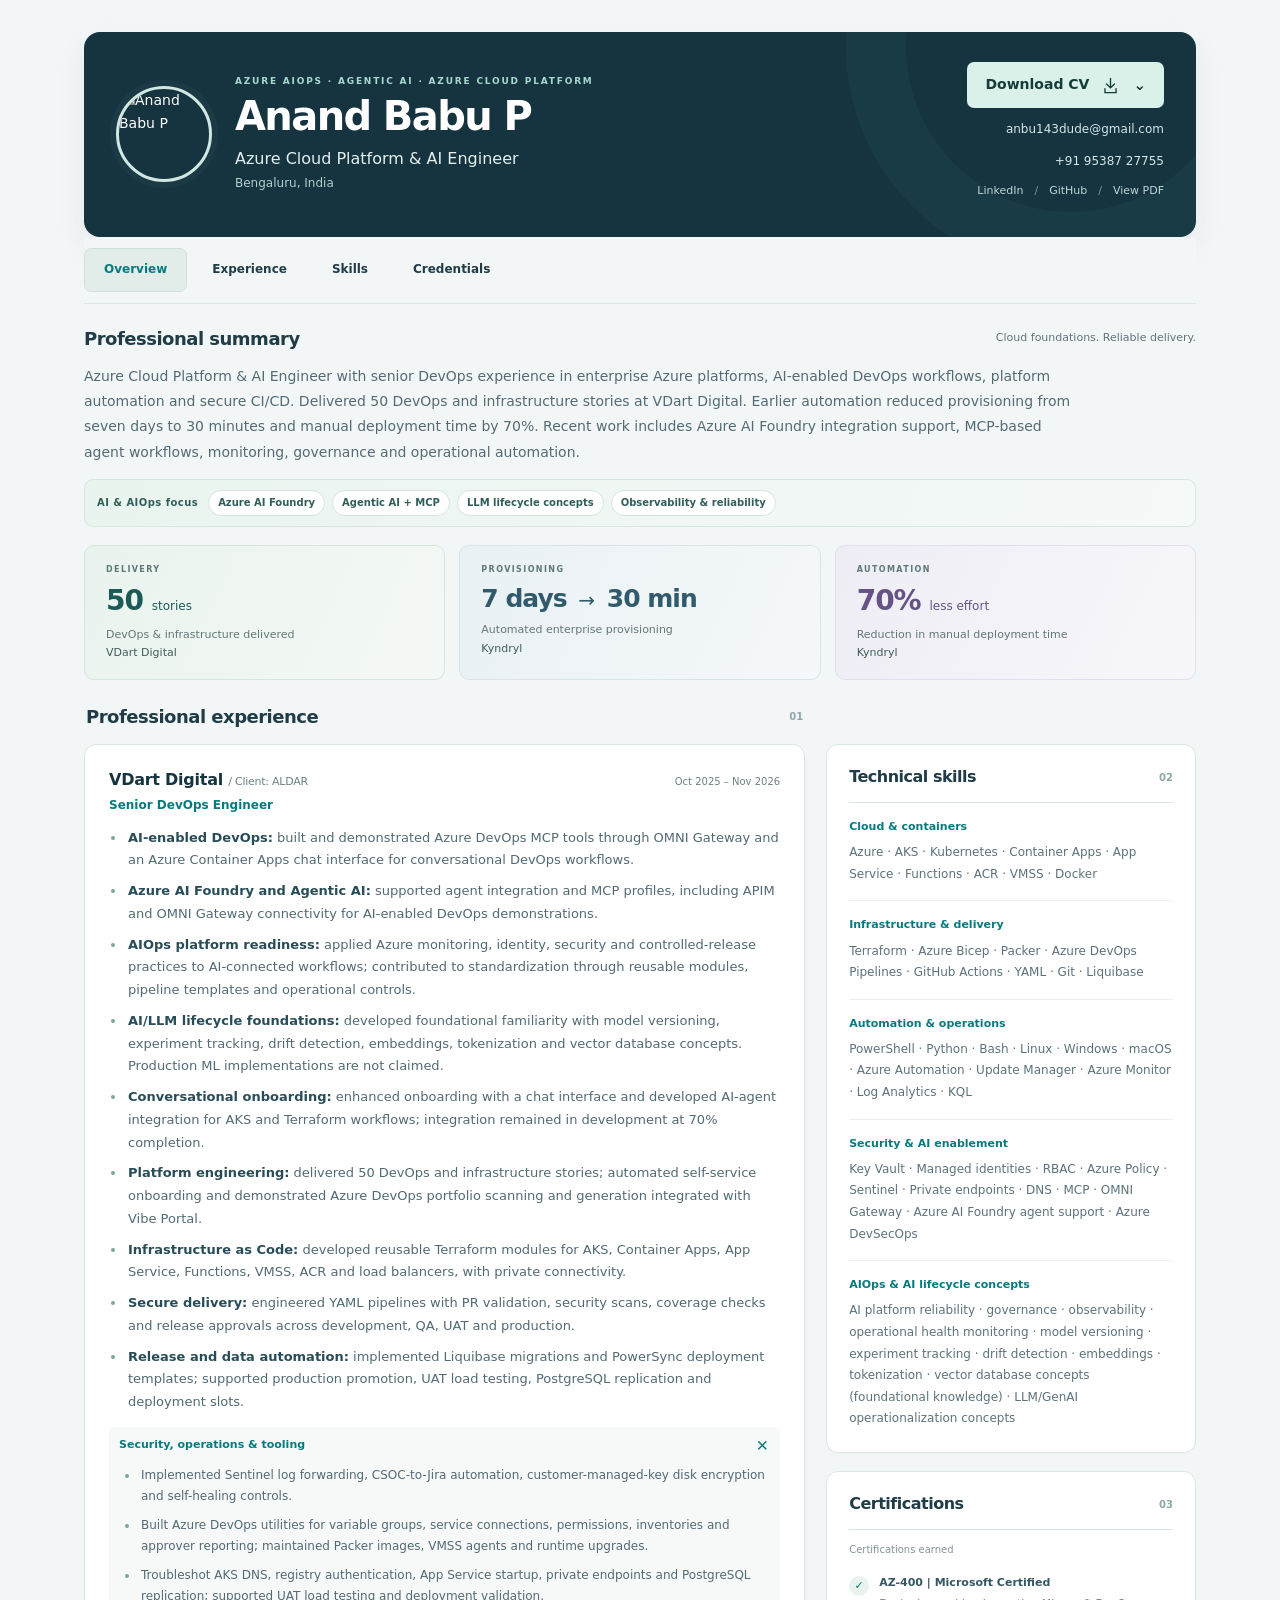
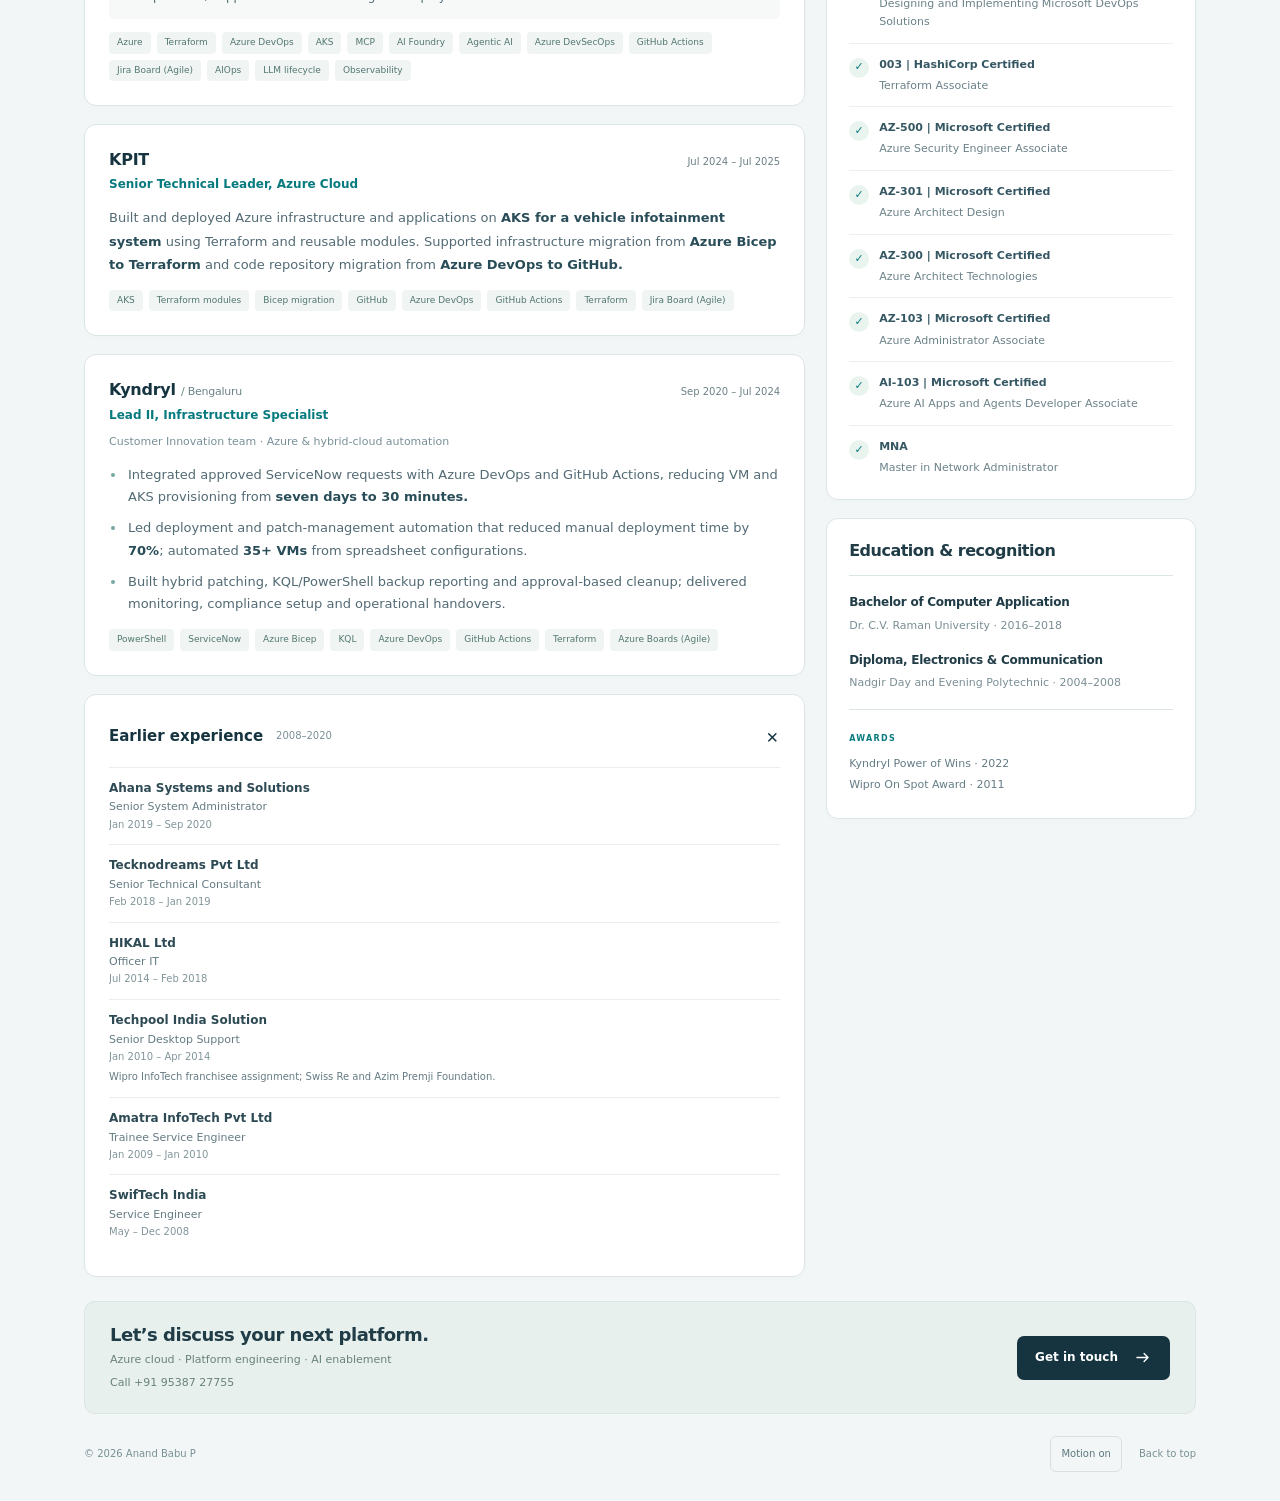
==== index.html @ fe1f60ea "Clarify Word-compatible CV download option" ====
<!doctype html>
<html lang="en">
<head>
<meta charset="utf-8"><meta name="viewport" content="width=device-width,initial-scale=1">
<title>Anand Babu P | Azure Cloud Platform &amp; AI Engineer</title>
<meta name="description" content="Anand Babu P — Azure AIOps and Cloud Platform Engineer specializing in Azure, Terraform, AKS, secure CI/CD, AI-enabled DevOps, MCP and Azure AI Foundry integration support.">
<meta name="theme-color" content="#153440"><link rel="canonical" href="https://anbu143dude.github.io/Portfolio/">
<meta property="og:title" content="Anand Babu P | Azure Cloud Platform &amp; AI Engineer"><meta property="og:description" content="Azure cloud • Platform engineering • AI-enabled DevOps. Explore my experience and download my résumé."><meta property="og:type" content="profile"><meta property="og:url" content="https://anbu143dude.github.io/Portfolio/"><meta property="og:image" content="https://avatars.githubusercontent.com/u/151912807?v=4">

<link rel="stylesheet" href="style.css?v=16">
<script type="application/ld+json">{"@context":"https://schema.org","@type":"Person","name":"Anand Babu P","jobTitle":"Senior DevOps Engineer","url":"https://anbu143dude.github.io/Portfolio/","image":"https://avatars.githubusercontent.com/u/151912807?v=4","sameAs":["https://github.com/anbu143dude","https://www.linkedin.com/in/anand-babu-p-3157b444"],"knowsAbout":["Microsoft Azure","Terraform","Azure Kubernetes Service","CI/CD","Platform Engineering","DevSecOps","AIOps","Azure AI Foundry","Agentic AI","Model Context Protocol","LLM lifecycle concepts","Observability"],"email":"mailto:anbu143dude@gmail.com"}</script>
</head>
<body>
<a class="skip" href="#main">Skip to content</a>
<div class="page">
<header class="profile-header" id="top">
<div class="profile-main"><img class="portrait" src="https://avatars.githubusercontent.com/u/151912807?v=4" alt="Anand Babu P" width="96" height="96" fetchpriority="high">
<div class="identity"><p class="overline">AZURE AIOPS · AGENTIC AI · AZURE CLOUD PLATFORM</p><h1>Anand Babu P</h1><p class="role">Azure Cloud Platform &amp; AI Engineer</p><p class="location">Bengaluru, India</p></div></div>
<div class="header-actions"><details class="download-menu"><summary class="button primary">Download CV <svg viewBox="0 0 24 24" aria-hidden="true"><path d="M12 3v12m-5-5 5 5 5-5M5 16v5h14v-5"/></svg><span class="download-caret" aria-hidden="true">⌄</span></summary><div class="download-options"><a href="Anand_Babu_P_CV.pdf?v=13" download>Download PDF</a><a href="Anand_Babu_P_CV.rtf?v=3" download>Download Word-compatible CV (.rtf)</a></div></details><a class="header-email" href="mailto:anbu143dude@gmail.com">anbu143dude@gmail.com</a><a class="header-email" href="tel:+919538727755" aria-label="Call Anand Babu P at +91 95387 27755">+91 95387 27755</a><div class="header-links"><a href="https://www.linkedin.com/in/anand-babu-p-3157b444">LinkedIn</a><span aria-hidden="true">/</span><a href="https://github.com/anbu143dude">GitHub</a><span aria-hidden="true">/</span><a href="Anand_Babu_P_CV.pdf?v=12">View PDF</a></div></div>
</header>
<nav class="section-nav" aria-label="Portfolio sections"><span class="nav-indicator" aria-hidden="true"></span><a href="#overview" aria-current="location">Overview</a><a href="#experience">Experience</a><a href="#skills">Skills</a><a href="#credentials">Credentials</a></nav>
<main id="main">
<section id="overview" class="overview" aria-labelledby="overview-title">
<div class="section-heading"><h2 id="overview-title">Professional summary</h2><span class="section-note">Cloud foundations. Reliable delivery.</span></div>
<p class="summary">Azure Cloud Platform &amp; AI Engineer with senior DevOps experience in enterprise Azure platforms, AI-enabled DevOps workflows, platform automation and secure CI/CD. Delivered 50 DevOps and infrastructure stories at VDart Digital. Earlier automation reduced provisioning from seven days to 30 minutes and manual deployment time by 70%. Recent work includes Azure AI Foundry integration support, MCP-based agent workflows, monitoring, governance and operational automation.</p>
<div class="ai-focus" aria-label="AI and AIOps focus"><span class="focus-label">AI &amp; AIOps focus</span><span>Azure AI Foundry</span><span>Agentic AI + MCP</span><span>LLM lifecycle concepts</span><span>Observability &amp; reliability</span></div>
<div class="impact-grid">
<article class="impact"><span class="impact-label">DELIVERY</span><strong>50 <span>stories</span></strong><p>DevOps &amp; infrastructure delivered<br><b>VDart Digital</b></p></article>
<article class="impact"><span class="impact-label">PROVISIONING</span><strong>7 days <span class="metric-arrow" aria-hidden="true">→</span> 30 min</strong><p>Automated enterprise provisioning<br><b>Kyndryl</b></p></article>
<article class="impact"><span class="impact-label">AUTOMATION</span><strong>70% <span>less effort</span></strong><p>Reduction in manual deployment time<br><b>Kyndryl</b></p></article>
</div>
</section>
<div class="resume-grid">
<div class="primary-column">
<section id="experience" class="experience" aria-labelledby="experience-title">
<div class="section-heading"><h2 id="experience-title">Professional experience</h2><span class="section-index">01</span></div>
<article class="panel job experience-card">
<div class="job-heading"><div><h3>VDart Digital <span class="client">/ Client: ALDAR</span></h3><p class="job-role">Senior DevOps Engineer</p></div><p class="dates">Oct 2025 – Nov 2026</p></div>
<ul class="achievements">
<li><strong>AI-enabled DevOps:</strong> built and demonstrated Azure DevOps MCP tools through OMNI Gateway and an Azure Container Apps chat interface for conversational DevOps workflows.</li>
<li><strong>Azure AI Foundry and Agentic AI:</strong> supported agent integration and MCP profiles, including APIM and OMNI Gateway connectivity for AI-enabled DevOps demonstrations.</li>
<li><strong>AIOps platform readiness:</strong> applied Azure monitoring, identity, security and controlled-release practices to AI-connected workflows; contributed to standardization through reusable modules, pipeline templates and operational controls.</li>
<li><strong>AI/LLM lifecycle foundations:</strong> developed foundational familiarity with model versioning, experiment tracking, drift detection, embeddings, tokenization and vector database concepts. Production ML implementations are not claimed.</li>
<li><strong>Conversational onboarding:</strong> enhanced onboarding with a chat interface and developed AI-agent integration for AKS and Terraform workflows; integration remained <em>in development at 70% completion.</em></li>
<li><strong>Platform engineering:</strong> delivered 50 DevOps and infrastructure stories; automated self-service onboarding and demonstrated Azure DevOps portfolio scanning and generation integrated with Vibe Portal.</li>
<li><strong>Infrastructure as Code:</strong> developed reusable Terraform modules for AKS, Container Apps, App Service, Functions, VMSS, ACR and load balancers, with private connectivity.</li>
<li><strong>Secure delivery:</strong> engineered YAML pipelines with PR validation, security scans, coverage checks and release approvals across development, QA, UAT and production.</li>
<li><strong>Release and data automation:</strong> implemented Liquibase migrations and PowerSync deployment templates; supported production promotion, UAT load testing, PostgreSQL replication and deployment slots.</li>
</ul>
<details class="job-details" open><summary>Security, operations &amp; tooling <span class="plus" aria-hidden="true">+</span></summary><div class="detail-body"><ul class="achievements">
<li>Implemented Sentinel log forwarding, CSOC-to-Jira automation, customer-managed-key disk encryption and self-healing controls.</li>
<li>Built Azure DevOps utilities for variable groups, service connections, permissions, inventories and approver reporting; maintained Packer images, VMSS agents and runtime upgrades.</li>
<li>Troubleshot AKS DNS, registry authentication, App Service startup, private endpoints and PostgreSQL replication; supported UAT load testing and deployment validation.</li>
</ul></div></details>
<div class="job-tags"><span>Azure</span><span>Terraform</span><span>Azure DevOps</span><span>AKS</span><span>MCP</span><span>AI Foundry</span><span>Agentic AI</span><span>Azure DevSecOps</span><span>GitHub Actions</span><span>Jira Board (Agile)</span><span>AIOps</span><span>LLM lifecycle</span><span>Observability</span></div>
</article>
<article class="panel job experience-card">
<div class="job-heading"><div><h3>KPIT</h3><p class="job-role">Senior Technical Leader, Azure Cloud</p></div><p class="dates">Jul 2024 – Jul 2025</p></div>
<p class="job-description">Built and deployed Azure infrastructure and applications on <strong>AKS for a vehicle infotainment system</strong> using Terraform and reusable modules. Supported infrastructure migration from <strong>Azure Bicep to Terraform</strong> and code repository migration from <strong>Azure DevOps to GitHub.</strong></p>
<div class="job-tags"><span>AKS</span><span>Terraform modules</span><span>Bicep migration</span><span>GitHub</span><span>Azure DevOps</span><span>GitHub Actions</span><span>Terraform</span><span>Jira Board (Agile)</span></div>
</article>
<article class="panel job experience-card">
<div class="job-heading"><div><h3>Kyndryl <span class="client">/ Bengaluru</span></h3><p class="job-role">Lead II, Infrastructure Specialist</p></div><p class="dates">Sep 2020 – Jul 2024</p></div>
<p class="team-note">Customer Innovation team · Azure &amp; hybrid-cloud automation</p>
<ul class="achievements">
<li>Integrated approved ServiceNow requests with Azure DevOps and GitHub Actions, reducing VM and AKS provisioning from <strong>seven days to 30 minutes.</strong></li>
<li>Led deployment and patch-management automation that reduced manual deployment time by <strong>70%</strong>; automated <strong>35+ VMs</strong> from spreadsheet configurations.</li>
<li>Built hybrid patching, KQL/PowerShell backup reporting and approval-based cleanup; delivered monitoring, compliance setup and operational handovers.</li>
</ul><div class="job-tags"><span>PowerShell</span><span>ServiceNow</span><span>Azure Bicep</span><span>KQL</span><span>Azure DevOps</span><span>GitHub Actions</span><span>Terraform</span><span>Azure Boards (Agile)</span></div>
</article>
<details class="panel earlier experience-card" open><summary>Earlier experience <span class="earlier-range">2008–2020</span><span class="plus" aria-hidden="true">+</span></summary><div class="detail-body"><ul class="earlier-list">
<li><strong>Ahana Systems and Solutions</strong><span>Senior System Administrator</span><time>Jan 2019 – Sep 2020</time></li>
<li><strong>Tecknodreams Pvt Ltd</strong><span>Senior Technical Consultant</span><time>Feb 2018 – Jan 2019</time></li>
<li><strong>HIKAL Ltd</strong><span>Officer IT</span><time>Jul 2014 – Feb 2018</time></li>
<li><strong>Techpool India Solution</strong><span>Senior Desktop Support</span><time>Jan 2010 – Apr 2014</time><small>Wipro InfoTech franchisee assignment; Swiss Re and Azim Premji Foundation.</small></li>
<li><strong>Amatra InfoTech Pvt Ltd</strong><span>Trainee Service Engineer</span><time>Jan 2009 – Jan 2010</time></li>
<li><strong>SwifTech India</strong><span>Service Engineer</span><time>May – Dec 2008</time></li>
</ul></div></details>
</section>
</div>
<aside class="secondary-column" aria-label="Technical skills and qualifications">
<section id="skills" class="panel skills" aria-labelledby="skills-title"><div class="section-heading"><h2 id="skills-title">Technical skills</h2><span class="section-index">02</span></div>
<dl class="skills-list">
<div><dt>Cloud &amp; containers</dt><dd>Azure · AKS · Kubernetes · Container Apps · App Service · Functions · ACR · VMSS · Docker</dd></div>
<div><dt>Infrastructure &amp; delivery</dt><dd>Terraform · Azure Bicep · Packer · Azure DevOps Pipelines · GitHub Actions · YAML · Git · Liquibase</dd></div>
<div><dt>Automation &amp; operations</dt><dd>PowerShell · Python · Bash · Linux · Windows · macOS · Azure Automation · Update Manager · Azure Monitor · Log Analytics · KQL</dd></div>
<div><dt>Security &amp; AI enablement</dt><dd>Key Vault · Managed identities · RBAC · Azure Policy · Sentinel · Private endpoints · DNS · MCP · OMNI Gateway · Azure AI Foundry agent support · Azure DevSecOps</dd></div>
<div><dt>AIOps &amp; AI lifecycle concepts</dt><dd>AI platform reliability · governance · observability · operational health monitoring · model versioning · experiment tracking · drift detection · embeddings · tokenization · vector database concepts (foundational knowledge) · LLM/GenAI operationalization concepts</dd></div>
</dl></section>
<section id="credentials" class="panel credentials" aria-labelledby="credentials-title"><div class="section-heading"><h2 id="credentials-title">Certifications</h2><span class="section-index">03</span></div><p class="earned-note">Certifications earned</p>
<ul class="cert-list">
<li><span class="cert-mark" aria-hidden="true">✓</span><div><strong>AZ-400 | Microsoft Certified</strong><span>Designing and Implementing Microsoft DevOps Solutions</span></div></li>
<li><span class="cert-mark" aria-hidden="true">✓</span><div><strong>003 | HashiCorp Certified</strong><span>Terraform Associate</span></div></li>
<li><span class="cert-mark" aria-hidden="true">✓</span><div><strong>AZ-500 | Microsoft Certified</strong><span>Azure Security Engineer Associate</span></div></li>
<li><span class="cert-mark" aria-hidden="true">✓</span><div><strong>AZ-301 | Microsoft Certified</strong><span>Azure Architect Design</span></div></li>
<li><span class="cert-mark" aria-hidden="true">✓</span><div><strong>AZ-300 | Microsoft Certified</strong><span>Azure Architect Technologies</span></div></li>
<li><span class="cert-mark" aria-hidden="true">✓</span><div><strong>AZ-103 | Microsoft Certified</strong><span>Azure Administrator Associate</span></div></li>
<li><span class="cert-mark" aria-hidden="true">✓</span><div><strong>AI-103 | Microsoft Certified</strong><span>Azure AI Apps and Agents Developer Associate</span></div></li>
<li><span class="cert-mark" aria-hidden="true">✓</span><div><strong>MNA</strong><span>Master in Network Administrator</span></div></li>
</ul></section>
<section class="panel education" aria-labelledby="education-title"><div class="section-heading"><h2 id="education-title">Education &amp; recognition</h2></div><div class="education-item"><h3>Bachelor of Computer Application</h3><p>Dr. C.V. Raman University · 2016–2018</p></div><div class="education-item"><h3>Diploma, Electronics &amp; Communication</h3><p>Nadgir Day and Evening Polytechnic · 2004–2008</p></div><div class="awards"><span class="label">AWARDS</span><p>Kyndryl Power of Wins · 2022<br>Wipro On Spot Award · 2011</p></div></section>
</aside>
</div>
<section class="contact-bar" aria-label="Contact"><div><h2>Let’s discuss your next platform.</h2><p>Azure cloud · Platform engineering · AI enablement</p><p><a href="tel:+919538727755">Call +91 95387 27755</a></p></div><a class="button dark" href="mailto:anbu143dude@gmail.com">Get in touch <svg viewBox="0 0 24 24" aria-hidden="true"><path d="M5 12h14m-5-5 5 5-5 5"/></svg></a></section>
</main>
<footer><span>© 2026 Anand Babu P</span><div><button class="motion-toggle" type="button" aria-pressed="false" hidden>Motion on</button><a href="#top">Back to top</a></div></footer>
</div><script src="script.js?v=11" defer></script>
</body></html>
---- style.css ----
:root{--navy:#153440;--ink:#203c46;--teal:#067a7e;--muted:#62747b;--line:#dce5e6;--paper:#f3f6f6;--white:#fff;--ease:cubic-bezier(.2,.8,.2,1)}
*{box-sizing:border-box}html{scroll-behavior:smooth;scroll-padding-top:88px}body{margin:0;background:var(--paper);color:var(--ink);font:14px/1.65 system-ui,-apple-system,"Segoe UI",sans-serif;-webkit-font-smoothing:antialiased}a{color:inherit;text-decoration:none}button{font:inherit}a,button,summary{-webkit-tap-highlight-color:transparent}a:hover{text-decoration:underline}a:focus-visible,button:focus-visible,summary:focus-visible{outline:3px solid #c78b3e;outline-offset:4px}svg{width:19px;height:19px;fill:none;stroke:currentColor;stroke-width:1.7;stroke-linecap:round;stroke-linejoin:round;flex-shrink:0}.skip{position:absolute;left:15px;top:-60px;z-index:40;background:white;padding:10px}.skip:focus{top:10px}.page{max-width:1160px;margin:32px auto 0;padding:0 24px}h1,h2,h3{font-family:system-ui,-apple-system,"Segoe UI",sans-serif}h1,h2,h3,p{margin-top:0}h1{font-size:40px;font-weight:800;letter-spacing:-1.6px;line-height:1.1;margin:5px 0 9px}h2{font-size:18px;letter-spacing:-.5px;line-height:1.3;font-weight:800;margin:0}h3{font-size:16px;line-height:1.4;letter-spacing:-.25px;margin:0}.profile-header{position:relative;isolation:isolate;overflow:hidden;background:var(--navy);color:#fff;border-radius:16px;padding:30px 32px;display:flex;justify-content:space-between;gap:24px;align-items:center;box-shadow:0 12px 30px #15344010}.profile-header:after{content:"";position:absolute;width:330px;height:330px;right:-100px;top:-210px;border:60px solid #7ac3b70b;border-radius:50%;z-index:-1}.profile-main{display:flex;align-items:center;gap:23px;min-width:0}.portrait{border-radius:50%;object-fit:cover;width:96px;height:96px;border:3px solid #d1e8e2;box-shadow:0 0 0 6px #ffffff08;flex-shrink:0}.overline{color:#a8d7d1;font-size:9px;font-weight:600;letter-spacing:1.8px;margin:0}.role{font-size:16px;color:#e4efed;margin:0 0 3px}.location{font-size:12px;color:#b4cdcf;margin:0}.header-actions{text-align:right;flex-shrink:0}.button{display:inline-flex;align-items:center;justify-content:center;gap:15px;font-size:12px;font-weight:700;min-height:44px;padding:11px 18px;border-radius:7px;text-decoration:none!important;transition:transform .25s var(--ease),box-shadow .25s}.button:hover{transform:translateY(-2px);box-shadow:0 6px 16px #0002}.primary{background:#d9f1e9;color:#153c39}.header-email{display:block;margin:12px 0 3px;font-size:12px;color:#d3e5e5}.header-links{display:flex;justify-content:flex-end;gap:11px;font-size:11px;color:#bdd5d7}.header-links a{min-height:32px;display:flex;align-items:center}.header-links span{align-self:center;color:#77959a}.section-nav{display:flex;position:sticky;top:0;z-index:20;padding:11px 0;gap:5px;background:#f3f6f6f5;backdrop-filter:blur(12px);border-bottom:1px solid var(--line);margin-bottom:23px;isolation:isolate}.section-nav a{position:relative;display:flex;align-items:center;justify-content:center;padding:10px 20px;min-height:44px;font-size:12px;font-weight:600;border-radius:7px;transition:color .3s;text-decoration:none}.section-nav a[aria-current]{color:var(--teal);background:#e2ece9}.nav-indicator{position:absolute;top:11px;left:0;background:#e2ece9;border:1px solid #d0e1dc;border-radius:7px;pointer-events:none;z-index:-1;opacity:0;transition:transform .4s var(--ease),width .4s var(--ease),height .4s var(--ease)}.nav-ready .nav-indicator{opacity:1}.nav-ready a[aria-current]{background:transparent}.section-heading{display:flex;align-items:center;justify-content:space-between;gap:16px;margin-bottom:14px}.section-note{font-size:11px;color:var(--muted)}.summary{font-size:14px;line-height:1.8;margin:0 0 19px;max-width:1000px;color:#536b74}strong{font-weight:600}.summary strong{color:var(--ink)}.impact-grid{display:grid;grid-template-columns:repeat(3,1fr);gap:14px;margin-bottom:25px}.impact{padding:17px 21px;border:1px solid #d7e5df;border-radius:10px;background:linear-gradient(115deg,#e9f3ee,#f5f9f6);transition:transform .25s var(--ease),box-shadow .25s}.impact:nth-child(2){background:linear-gradient(115deg,#e9f1f4,#f5f8fa);border-color:#d9e4e9}.impact:nth-child(3){background:linear-gradient(115deg,#eeedf5,#f7f7fb);border-color:#e1dfeb}.impact-label{display:block;font-size:8px;letter-spacing:1.4px;font-weight:700;color:#5c7a76;margin-bottom:5px}.impact>strong{font-family:system-ui,-apple-system,"Segoe UI",sans-serif;font-size:28px;letter-spacing:-1px;font-weight:800;line-height:1.4;color:#1c5a56;display:block;white-space:nowrap}.impact:nth-child(2)>strong{font-size:25px;color:#315b6d}.impact:nth-child(3)>strong{color:#655386}.impact strong span{font:500 12px system-ui,-apple-system,"Segoe UI",sans-serif;letter-spacing:0}.impact .metric-arrow{font-size:20px;margin:0 4px}.impact p{font-size:11px;line-height:1.65;color:#637775;margin:5px 0 0}.impact b{font-weight:500;color:#3f5d59}.resume-grid{display:grid;grid-template-columns:minmax(0,1.95fr) minmax(0,1fr);gap:21px;align-items:start}.panel{background:white;border:1px solid var(--line);border-radius:12px;padding:24px;box-shadow:0 3px 8px #15344003}.panel>.section-heading{border-bottom:1px solid var(--line);padding-bottom:14px;margin-bottom:0}.section-index{font:600 10px system-ui,-apple-system,"Segoe UI",sans-serif;color:#8fa7ab}.job{padding:22px 0;border-bottom:1px solid var(--line)}.job:first-of-type{padding-top:20px}.job-heading{display:flex;justify-content:space-between;gap:12px;align-items:flex-start}.job h3{font-weight:800;color:var(--navy)}.client{font:400 11px system-ui,-apple-system,"Segoe UI",sans-serif;color:#6a8187;white-space:nowrap}.job-role{font-size:12px;font-weight:600;color:var(--teal);line-height:1.5;margin:4px 0 0}.dates{font-size:10px;font-weight:500;color:#6c8186;white-space:nowrap;margin:5px 0 0;line-height:1.5}.achievements{padding-left:17px;margin:13px 0 0;color:#526a74;font-size:13px;line-height:1.75}.achievements li{padding-left:2px;margin-bottom:8px}.achievements li:last-child{margin-bottom:0}.achievements li::marker{color:#76a7a2}.achievements strong,.job-description strong{font-weight:600;color:#294d58}.achievements em{font-style:normal}.job-tags{display:flex;flex-wrap:wrap;gap:6px;margin-top:13px}.job-tags span{font-size:9px;line-height:1.5;padding:4px 8px;background:#f0f5f4;color:#51766f;border-radius:4px}.job-description{font-size:13px;line-height:1.8;color:#526a74;margin:13px 0 0}.team-note{font-size:11px;color:#789097;margin:9px 0 0}.job-details{margin-top:13px;background:#f7f9f9;border-radius:6px;padding:0 10px}.job-details summary{font-size:11px;font-weight:600;color:var(--teal);padding:9px 0;min-height:36px}.detail-body{overflow:hidden}.job-details .detail-body{padding:0 3px 12px}.job-details .achievements{font-size:12px;margin:2px 0 0}summary{cursor:pointer;list-style:none;display:flex;align-items:center;gap:8px}summary::-webkit-details-marker{display:none}.plus{margin-left:auto;font-size:18px;line-height:1;font-weight:400;transition:transform .25s}details[open]>summary .plus{transform:rotate(45deg)}.earlier{padding-top:16px}.earlier summary{min-height:40px;font-size:12px;font-weight:600}.earlier-range{font-size:10px;color:#7b9197;margin-left:5px;font-weight:400}.earlier-list{list-style:none;padding:0;margin:6px 0 0}.earlier-list li{display:flex;flex-direction:column;padding:11px 0;border-top:1px solid #e9eeee;font-size:11px;color:#647b83}.earlier-list strong{color:#2d4a54;font-size:12px}.earlier-list time{font-size:10px;color:#81959a}.earlier-list small{font-size:10px;margin-top:4px}.secondary-column{display:grid;gap:18px}.secondary-column .panel{padding:22px}.secondary-column h2{font-size:16px}.skills-list{margin:0}.skills-list>div{padding:15px 0;border-bottom:1px solid #eaf0f0}.skills-list>div:last-child{border:0;padding-bottom:0}.skills-list dt{font-size:11px;color:var(--teal);font-weight:700;margin-bottom:6px}.skills-list dd{font-size:12px;color:#5c727b;margin:0;line-height:1.8}.earned-note{font-size:10px;color:#829398;margin:12px 0 0}.cert-list{list-style:none;margin:4px 0 0;padding:0}.cert-list li{display:flex;gap:10px;border-bottom:1px solid #edf0f0;padding:12px 0;align-items:flex-start}.cert-list li:last-child{border:0;padding-bottom:0}.cert-mark{display:grid;place-items:center;width:20px;height:20px;flex:0 0 20px;font-size:11px;color:var(--teal);background:#eaf4ef;border-radius:50%;margin-top:2px}.cert-list strong{display:block;font-size:11px;font-weight:600;color:#355763}.cert-list div>span{display:block;font-size:11px;line-height:1.6;color:#6c8289;margin-top:3px}.education-item{margin-top:17px}.education-item h3{font:600 12px/1.6 system-ui,-apple-system,"Segoe UI",sans-serif}.education-item p{font-size:11px;color:#7a8e94;margin:4px 0 0;line-height:1.6}.awards{border-top:1px solid var(--line);padding-top:15px;margin-top:17px}.label{font-size:8px;letter-spacing:1.3px;color:var(--teal);font-weight:700}.awards p{font-size:11px;color:#647c85;margin:6px 0 0;line-height:1.9}.contact-bar{margin-top:24px;padding:21px 25px;display:flex;justify-content:space-between;align-items:center;gap:16px;border:1px solid #d9e5e1;background:#e8f0ed;border-radius:11px}.contact-bar h2{font-size:18px}.contact-bar p{font-size:11px;color:#68817c;margin:5px 0 0}.dark{background:var(--navy);color:#fff}footer{display:flex;align-items:center;justify-content:space-between;padding:18px 0 25px;color:#789095;font-size:10px}footer>div{display:flex;align-items:center;gap:17px}footer a{min-height:44px;display:flex;align-items:center}.motion-toggle{font-size:10px;min-height:36px;padding:6px 10px;border:1px solid #d7e2df;border-radius:6px;background:none;color:#5c777d;cursor:pointer}.motion-toggle[hidden]{display:none}button:disabled{cursor:default}html:not(.motion-ready) [data-aos]{opacity:1!important;transform:none!important}[data-aos]:focus-within{opacity:1!important;transform:none!important}@keyframes header-in{from{opacity:.4;transform:translateY(12px);clip-path:inset(0 0 12% 0 round 16px)}to{opacity:1;transform:none;clip-path:inset(0 round 16px)}}
@media(min-width:1400px){.page{margin-top:40px}}
@media(max-width:1000px){.page{padding:0 20px}.profile-header{padding:25px}h1{font-size:35px}.portrait{width:82px;height:82px}.profile-main{gap:18px}.header-email{font-size:11px}.resume-grid{grid-template-columns:minmax(0,1.7fr) minmax(0,1fr);gap:17px}.panel,.secondary-column .panel{padding:20px}.job-heading{flex-direction:column;gap:1px}.dates{margin-top:4px}.impact>strong{font-size:25px}.impact:nth-child(2)>strong{font-size:23px}.impact{padding:16px}}
@media(max-width:760px){.page{margin-top:16px;padding:0 16px}.profile-header{align-items:flex-start;flex-direction:column;gap:18px;padding:24px}.header-actions{text-align:left;width:100%;display:grid;grid-template-columns:auto 1fr;gap:0 18px;align-items:center}.header-actions .button{grid-row:1/3}.header-email{margin:0;font-size:11px}.header-links{justify-content:flex-start;font-size:10px}.overline{font-size:8px;letter-spacing:1.3px}.resume-grid{grid-template-columns:1fr}.secondary-column{grid-template-columns:1fr 1fr;gap:16px}.skills{grid-column:1/-1}.skills-list{display:grid;grid-template-columns:1fr 1fr;column-gap:24px}.skills-list>div:nth-last-child(2){border:0;padding-bottom:0}.section-note{display:none}.impact-grid{gap:10px}.impact{padding:14px}.impact>strong,.impact:nth-child(2)>strong{font-size:22px}.impact strong span{font-size:10px}.impact .metric-arrow{font-size:13px;margin:0 2px}.job-heading{flex-direction:row;justify-content:space-between}.section-nav{margin-bottom:20px}.section-nav a{padding:10px 18px}.job-role{font-size:13px}.achievements,.job-description{font-size:14px}.skills-list dd{font-size:13px}}
@media(max-width:520px){.page{padding:0 12px;margin-top:12px}.profile-header{padding:22px 18px;border-radius:12px}.profile-main{gap:15px}.portrait{width:70px;height:70px}.overline{font-size:7px;letter-spacing:.9px}h1{font-size:30px;letter-spacing:-1.2px}.role{font-size:13px}.location{font-size:11px}.header-actions{display:flex;flex-wrap:wrap;gap:8px 18px}.header-actions .button{font-size:11px;padding:10px 13px;order:0}.header-email{order:2;width:100%;font-size:12px}.header-links{order:1;gap:10px}.header-links a{min-height:40px}.section-nav{justify-content:space-between;padding:8px 0;gap:0}.section-nav a{flex:1;padding:10px 7px;font-size:11px}.nav-indicator{top:8px}.section-heading{margin-bottom:12px}h2{font-size:17px}.summary{font-size:13px;line-height:1.8}.impact-grid{gap:7px;margin-bottom:19px}.impact{padding:12px 9px;border-radius:8px}.impact-label{font-size:6.5px;letter-spacing:.7px}.impact>strong,.impact:nth-child(2)>strong{font-size:18px;letter-spacing:-.7px;line-height:1.3;white-space:normal;min-height:44px}.impact>strong>span:not(.metric-arrow){display:block;font-size:9px;margin-top:3px;letter-spacing:0}.impact .metric-arrow{font-size:11px;margin:0}.impact p{font-size:9px;line-height:1.6;margin:4px 0 0}.impact p br{display:none}.impact p b{display:block;margin-top:4px;font-size:8px}.panel,.secondary-column .panel{padding:19px 17px}.job-heading{flex-direction:column}.job h3{font-size:16px}.job-role{font-size:12px}.dates{font-size:10px;margin-top:5px}.achievements,.job-description{font-size:13px;line-height:1.8}.job{padding:19px 0}.client{font-size:10px}.job-tags{gap:5px}.job-tags span{font-size:8px}.secondary-column{grid-template-columns:1fr;gap:16px}.skills-list{grid-template-columns:1fr}.skills-list>div:nth-last-child(2){border-bottom:1px solid #eaf0f0;padding-bottom:15px}.skills-list dd{font-size:12px}.cert-list div>span{font-size:12px}.cert-list strong{font-size:12px}.contact-bar{padding:20px;align-items:flex-start;flex-direction:column}.contact-bar h2{font-size:17px}.contact-bar .button{font-size:11px}footer{font-size:9px;gap:8px}footer>div{gap:10px}.motion-toggle{font-size:9px}}
@media(prefers-reduced-motion:reduce){html{scroll-behavior:auto}*,*:before,*:after{animation:none!important;transition:none!important}[data-aos]{opacity:1!important;transform:none!important}}
@media print{body{background:white;font-size:10pt}.page{max-width:none;margin:0;padding:0}.section-nav,.header-actions .button,.contact-bar,footer,.skip{display:none!important}.profile-header{background:white;color:#153440;box-shadow:none;border-radius:0;padding:0 0 15px;border-bottom:2px solid #153440}.overline,.role,.location,.header-email,.header-links{color:#395f65}.portrait{width:65px;height:65px}.profile-main{gap:15px}h1{font-size:28px}.resume-grid{display:block}.panel{padding:15px 0;border:0;box-shadow:none}.secondary-column{display:block}.impact-grid{margin:15px 0}.job{break-inside:avoid}.job-heading{flex-direction:row}.achievements,.job-description{font-size:10pt}.skills-list{display:grid;grid-template-columns:1fr 1fr;gap:12px}.cert-list{columns:2}.cert-list li{break-inside:avoid}.section-heading{break-after:avoid}[data-aos]{opacity:1!important;transform:none!important}.summary{margin-top:10px}}

/* Consistent CV action typography and responsive professional headline. */
.header-actions .button.primary{font-family:system-ui,-apple-system,"Segoe UI",sans-serif;font-size:14px;font-weight:600;line-height:1.4;letter-spacing:0;gap:12px;min-height:46px;padding:12px 18px;white-space:nowrap}
.identity{min-width:0}.role{max-width:36ch;line-height:1.5;text-wrap:balance}
@media (min-width:521px) and (max-width:760px){.header-actions .button.primary{grid-row:1/4}.header-actions .header-email,.header-actions .header-links{grid-column:2}}
@media(max-width:520px){.role{font-size:14px}.header-actions .button.primary{font-size:14px}}

@media (hover:hover) and (prefers-reduced-motion:no-preference){.motion-enabled .panel{transition:box-shadow .25s ease,border-color .25s ease}.motion-enabled .panel:hover{border-color:#accbc5;box-shadow:0 8px 24px #1534400c}}

/* Individual experience cards share the existing panel animation and styling. */
.experience>.section-heading{padding:0 2px;margin-bottom:16px}
.experience>.experience-card{margin-bottom:18px;padding:24px;border:1px solid var(--line);border-radius:12px;background:var(--white)}
.experience>.experience-card:last-child{margin-bottom:0}
.experience>.earlier>summary{padding:0;min-height:36px;font-size:15px;color:var(--navy)}
.experience>.earlier .earlier-list{margin-top:12px}
@media(max-width:1000px){.experience>.experience-card{padding:20px}}
@media(max-width:520px){.experience>.experience-card{padding:19px 17px;margin-bottom:16px}}
@media print{.experience>.experience-card{box-shadow:none;border:0;border-radius:0;padding:12px 0;margin-bottom:8px}}

/* Visible card feedback without competing with entrance transforms. */
@media screen and (prefers-reduced-motion:no-preference){
 .motion-enabled :is(.impact,.panel,.contact-bar){
  transition:translate .28s var(--ease),box-shadow .28s var(--ease),border-color .28s var(--ease);
 }
 .motion-enabled :is(.impact,.panel,.contact-bar):focus-within{
  translate:0 -4px;border-color:#70aaa2;box-shadow:0 12px 28px #1534401c;
 }
}
@media screen and (any-hover:hover) and (prefers-reduced-motion:no-preference){
 .motion-enabled :is(.impact,.panel,.contact-bar):hover{
  translate:0 -6px;border-color:#70aaa2;box-shadow:0 14px 30px #15344024;
 }
}
@media screen and (any-pointer:coarse) and (prefers-reduced-motion:no-preference){
 .motion-enabled :is(.impact,.panel,.contact-bar):active{
  translate:0 -3px;border-color:#70aaa2;box-shadow:0 10px 22px #15344020;
 }
}
@media(prefers-reduced-motion:reduce){
 :is(.impact,.panel,.contact-bar){translate:none!important}
}
@media print{.impact,.panel,.contact-bar{translate:none!important;transform:none!important;box-shadow:none!important}}

/* Align the skills card with the first experience card below its section title. */
@media screen and (min-width:761px){.secondary-column{padding-top:39.4px}}

/* CV download dropdown: retain the existing button appearance and expose both file formats. */
.download-menu{position:relative;display:inline-block;text-align:left;z-index:30}
.download-menu>summary{display:inline-flex;list-style:none;gap:10px}
.download-menu>summary::-webkit-details-marker{display:none}
.download-caret{font-size:15px;line-height:1;margin-left:1px}
.download-options{position:absolute;right:0;top:calc(100% + 8px);min-width:190px;padding:6px;background:#fff;border:1px solid var(--line);border-radius:9px;box-shadow:0 12px 28px #15344020;display:grid;gap:2px;z-index:40}
.download-options a{display:block;padding:10px 12px;border-radius:6px;color:var(--ink);font-size:12px;font-weight:600;white-space:nowrap}
.download-options a:hover{background:#eef5f5;text-decoration:none}
@media(max-width:520px){.download-menu{display:inline-block}.download-options{left:0;right:auto}}


/* AI/AIOps focus row - placed directly below the profile summary */
.ai-focus{display:flex;align-items:center;flex-wrap:wrap;gap:7px;margin:-5px 0 18px;padding:10px 12px;border:1px solid #d6e6e0;border-radius:9px;background:linear-gradient(110deg,#e9f4ef,#f5f9f7)}
.ai-focus .focus-label{font-size:10px;font-weight:800;letter-spacing:.45px;color:#315e59;margin-right:3px}
.ai-focus span:not(.focus-label){display:inline-flex;align-items:center;padding:4px 9px;border:1px solid #d7e5df;border-radius:999px;background:#fff;color:#315e59;font-size:10px;font-weight:600}
@media(max-width:620px){.ai-focus{gap:6px;margin:-3px 0 15px;padding:9px}.ai-focus .focus-label{width:100%}}
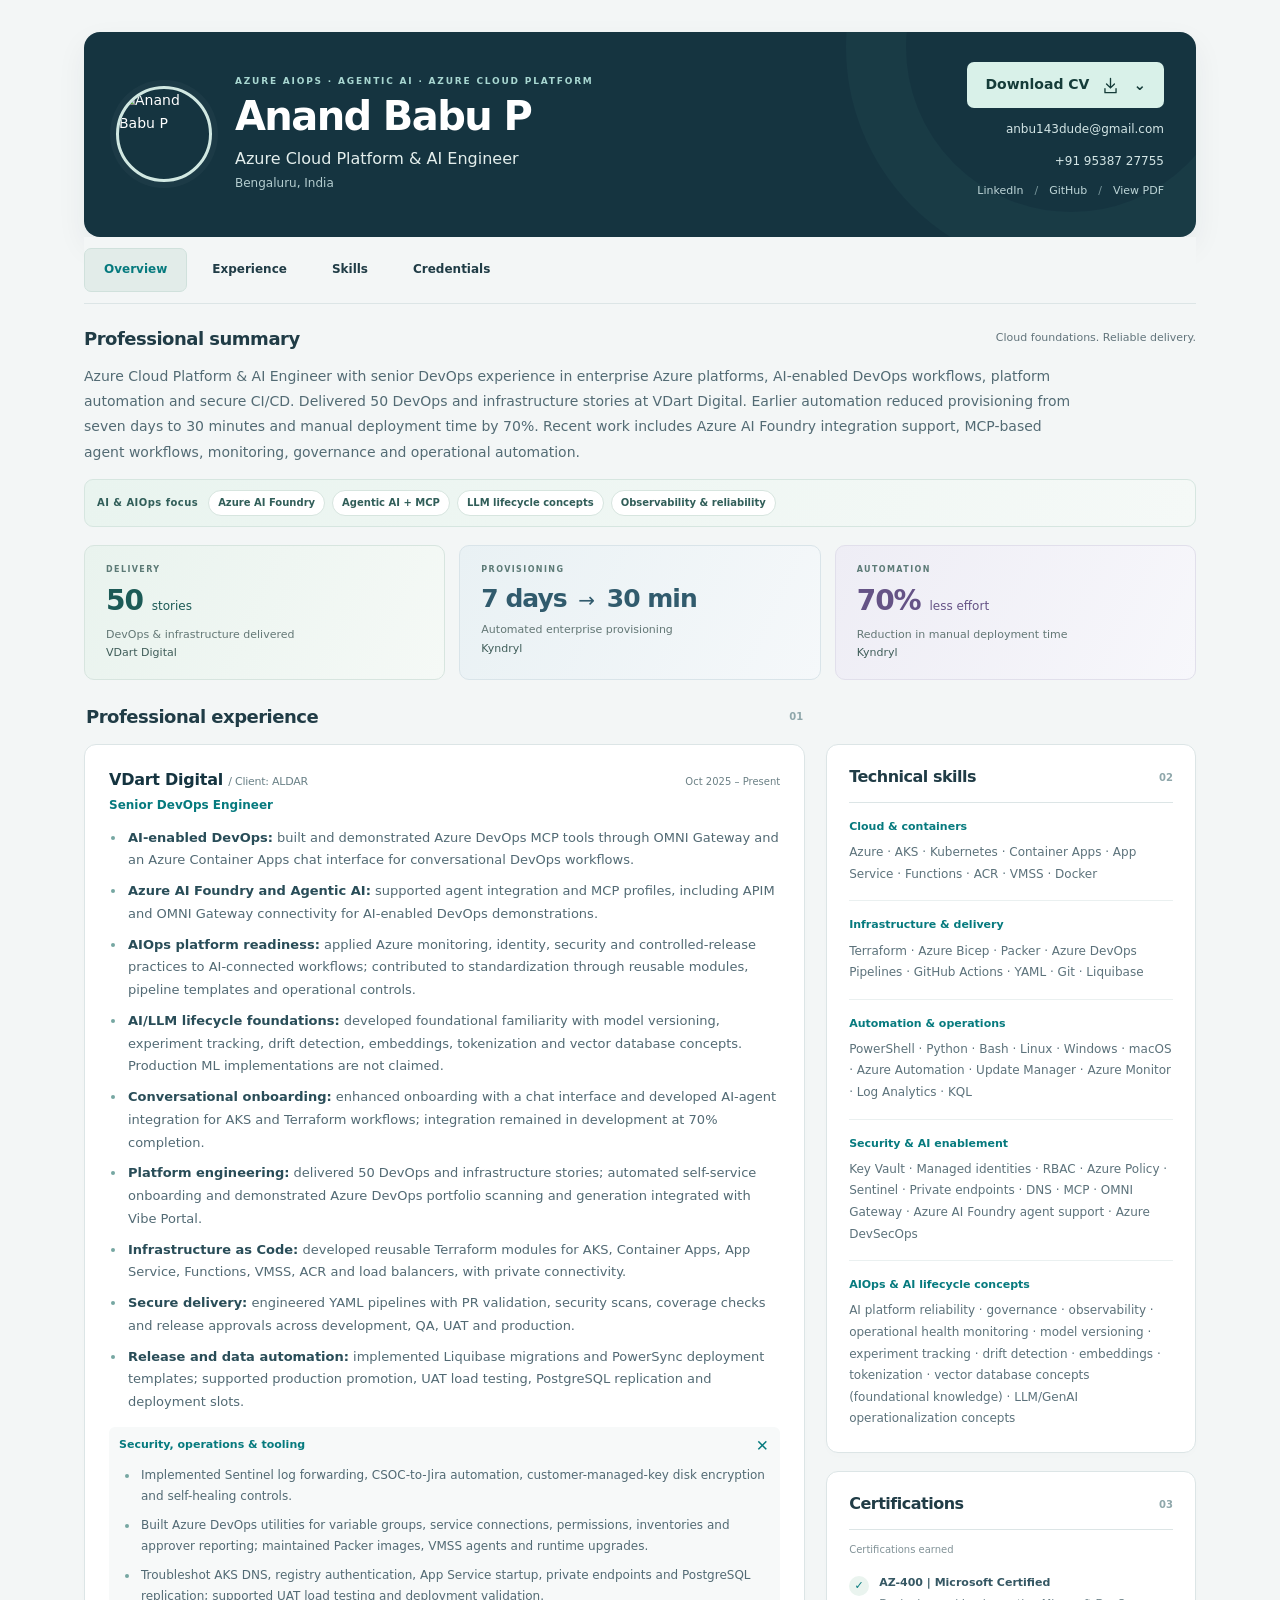
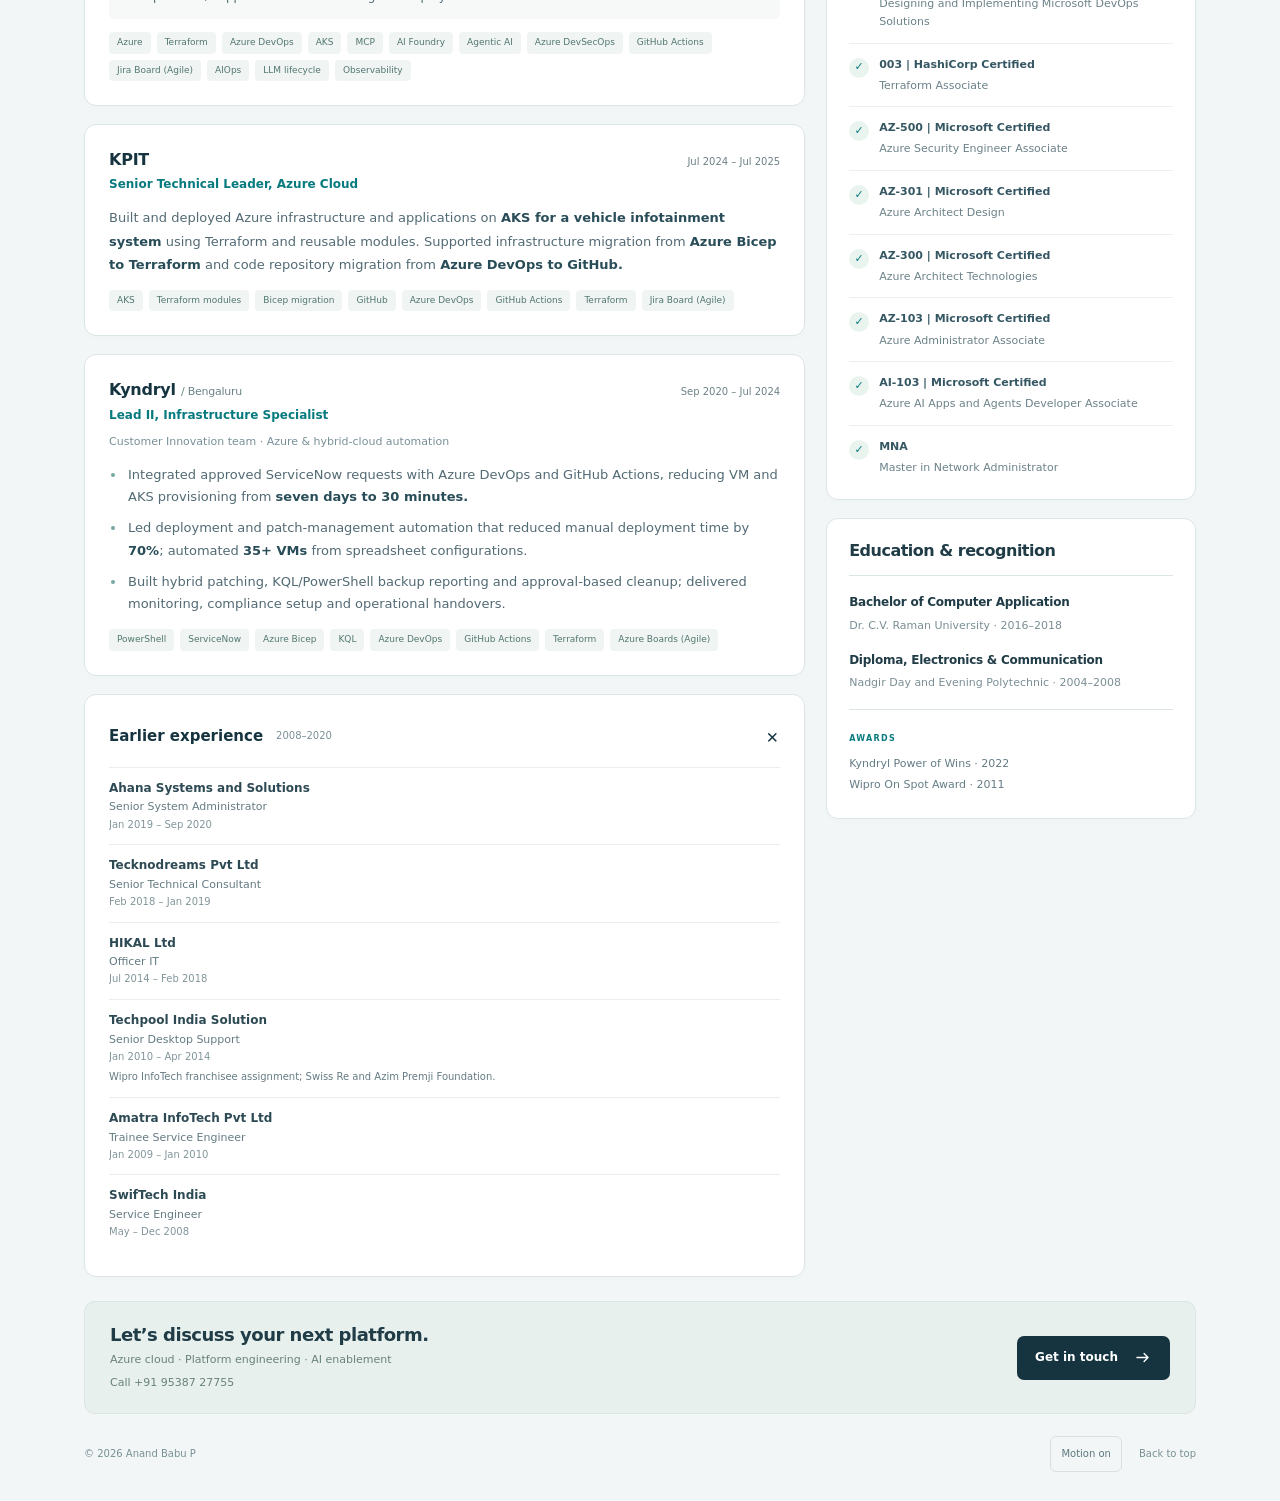
==== commit d5c5972b: "Show current employment as Present" ====
--- a/index.html
+++ b/index.html
@@ -16,7 +16,7 @@
 <header class="profile-header" id="top">
 <div class="profile-main"><img class="portrait" src="https://avatars.githubusercontent.com/u/151912807?v=4" alt="Anand Babu P" width="96" height="96" fetchpriority="high">
 <div class="identity"><p class="overline">AZURE AIOPS · AGENTIC AI · AZURE CLOUD PLATFORM</p><h1>Anand Babu P</h1><p class="role">Azure Cloud Platform &amp; AI Engineer</p><p class="location">Bengaluru, India</p></div></div>
-<div class="header-actions"><details class="download-menu"><summary class="button primary">Download CV <svg viewBox="0 0 24 24" aria-hidden="true"><path d="M12 3v12m-5-5 5 5 5-5M5 16v5h14v-5"/></svg><span class="download-caret" aria-hidden="true">⌄</span></summary><div class="download-options"><a href="Anand_Babu_P_CV.pdf?v=13" download>Download PDF</a><a href="Anand_Babu_P_CV.rtf?v=3" download>Download Word-compatible CV (.rtf)</a></div></details><a class="header-email" href="mailto:anbu143dude@gmail.com">anbu143dude@gmail.com</a><a class="header-email" href="tel:+919538727755" aria-label="Call Anand Babu P at +91 95387 27755">+91 95387 27755</a><div class="header-links"><a href="https://www.linkedin.com/in/anand-babu-p-3157b444">LinkedIn</a><span aria-hidden="true">/</span><a href="https://github.com/anbu143dude">GitHub</a><span aria-hidden="true">/</span><a href="Anand_Babu_P_CV.pdf?v=12">View PDF</a></div></div>
+<div class="header-actions"><details class="download-menu"><summary class="button primary">Download CV <svg viewBox="0 0 24 24" aria-hidden="true"><path d="M12 3v12m-5-5 5 5 5-5M5 16v5h14v-5"/></svg><span class="download-caret" aria-hidden="true">⌄</span></summary><div class="download-options"><a href="Anand_Babu_P_Azure_AIOps_Senior_Engineer_CV.pdf?v=2" download>Download PDF</a><a href="Anand_Babu_P_Azure_AIOps_Senior_Engineer_CV.docx?v=2" download>Download Word document (.docx)</a></div></details><a class="header-email" href="mailto:anbu143dude@gmail.com">anbu143dude@gmail.com</a><a class="header-email" href="tel:+919538727755" aria-label="Call Anand Babu P at +91 95387 27755">+91 95387 27755</a><div class="header-links"><a href="https://www.linkedin.com/in/anand-babu-p-3157b444">LinkedIn</a><span aria-hidden="true">/</span><a href="https://github.com/anbu143dude">GitHub</a><span aria-hidden="true">/</span><a href="Anand_Babu_P_Azure_AIOps_Senior_Engineer_CV.pdf?v=2">View PDF</a></div></div>
 </header>
 <nav class="section-nav" aria-label="Portfolio sections"><span class="nav-indicator" aria-hidden="true"></span><a href="#overview" aria-current="location">Overview</a><a href="#experience">Experience</a><a href="#skills">Skills</a><a href="#credentials">Credentials</a></nav>
 <main id="main">
@@ -35,7 +35,7 @@
 <section id="experience" class="experience" aria-labelledby="experience-title">
 <div class="section-heading"><h2 id="experience-title">Professional experience</h2><span class="section-index">01</span></div>
 <article class="panel job experience-card">
-<div class="job-heading"><div><h3>VDart Digital <span class="client">/ Client: ALDAR</span></h3><p class="job-role">Senior DevOps Engineer</p></div><p class="dates">Oct 2025 – Nov 2026</p></div>
+<div class="job-heading"><div><h3>VDart Digital <span class="client">/ Client: ALDAR</span></h3><p class="job-role">Senior DevOps Engineer</p></div><p class="dates">Oct 2025 – Present</p></div>
 <ul class="achievements">
 <li><strong>AI-enabled DevOps:</strong> built and demonstrated Azure DevOps MCP tools through OMNI Gateway and an Azure Container Apps chat interface for conversational DevOps workflows.</li>
 <li><strong>Azure AI Foundry and Agentic AI:</strong> supported agent integration and MCP profiles, including APIM and OMNI Gateway connectivity for AI-enabled DevOps demonstrations.</li>
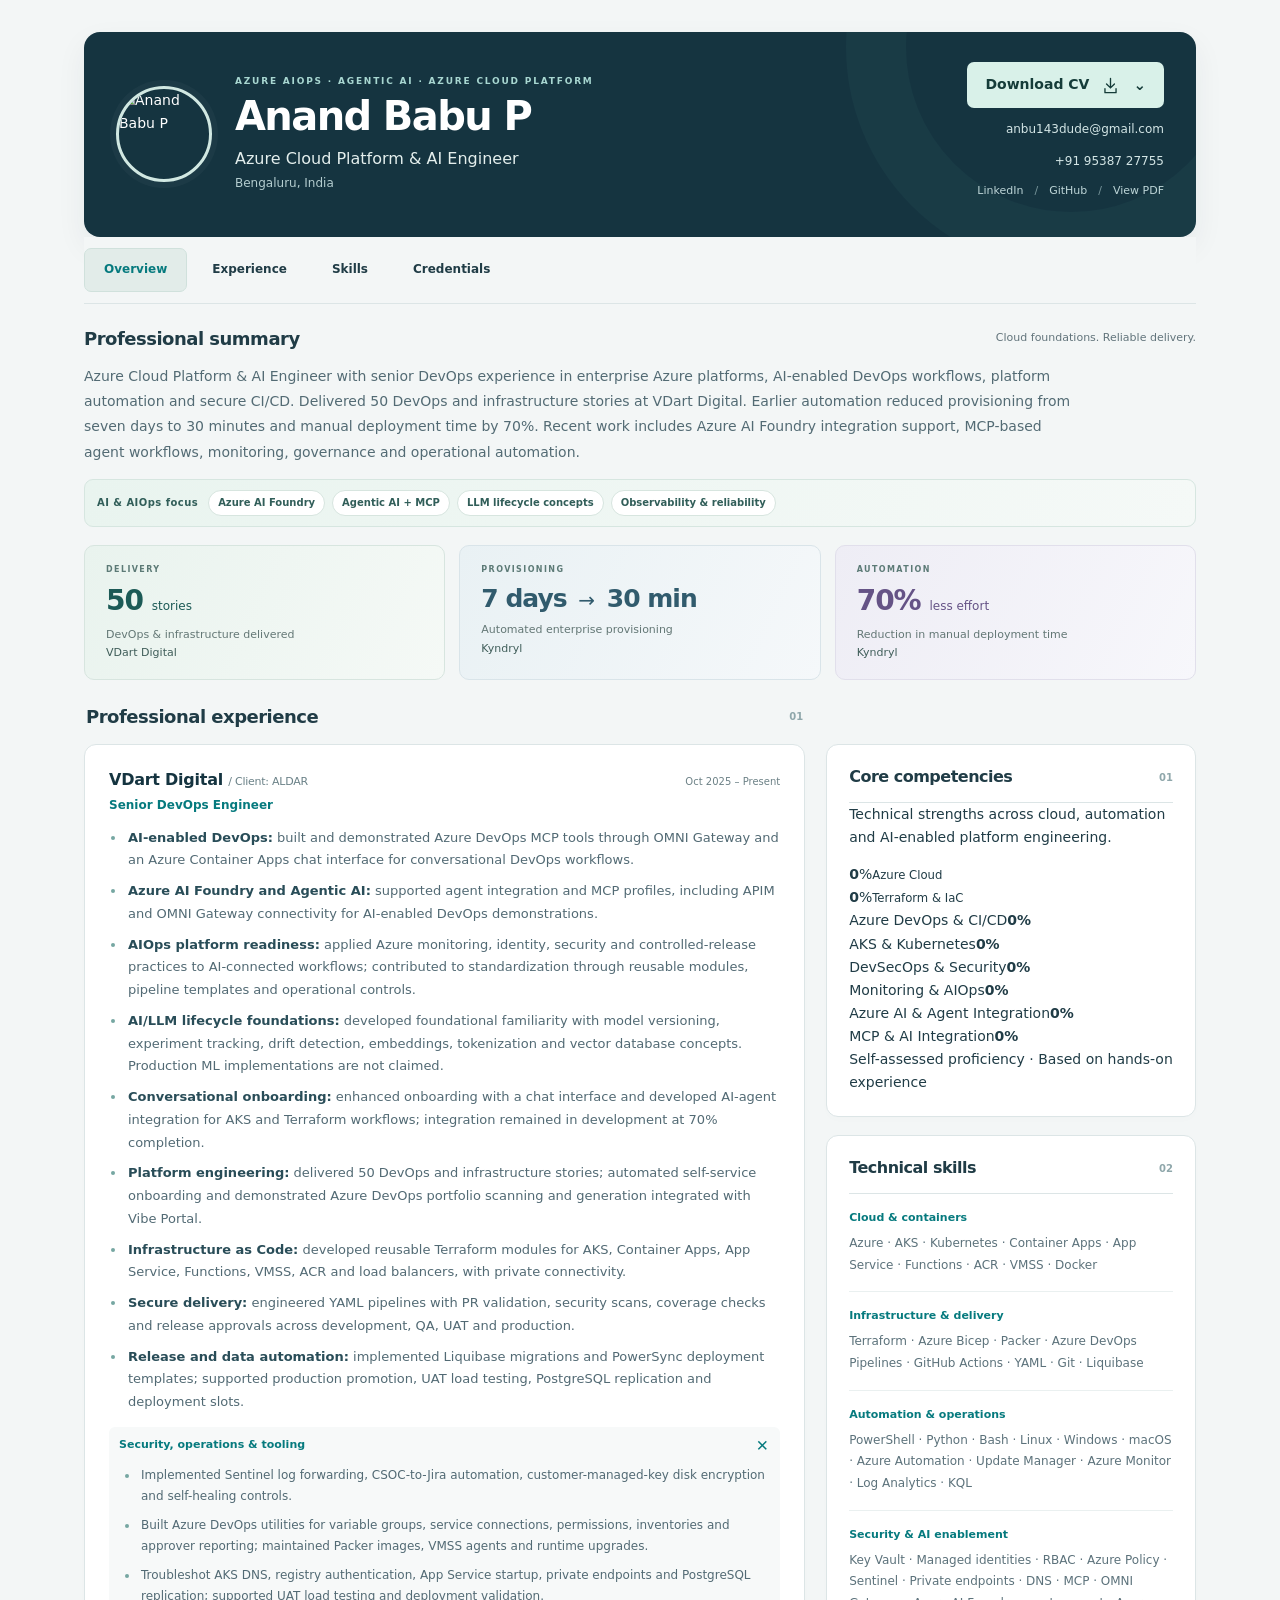
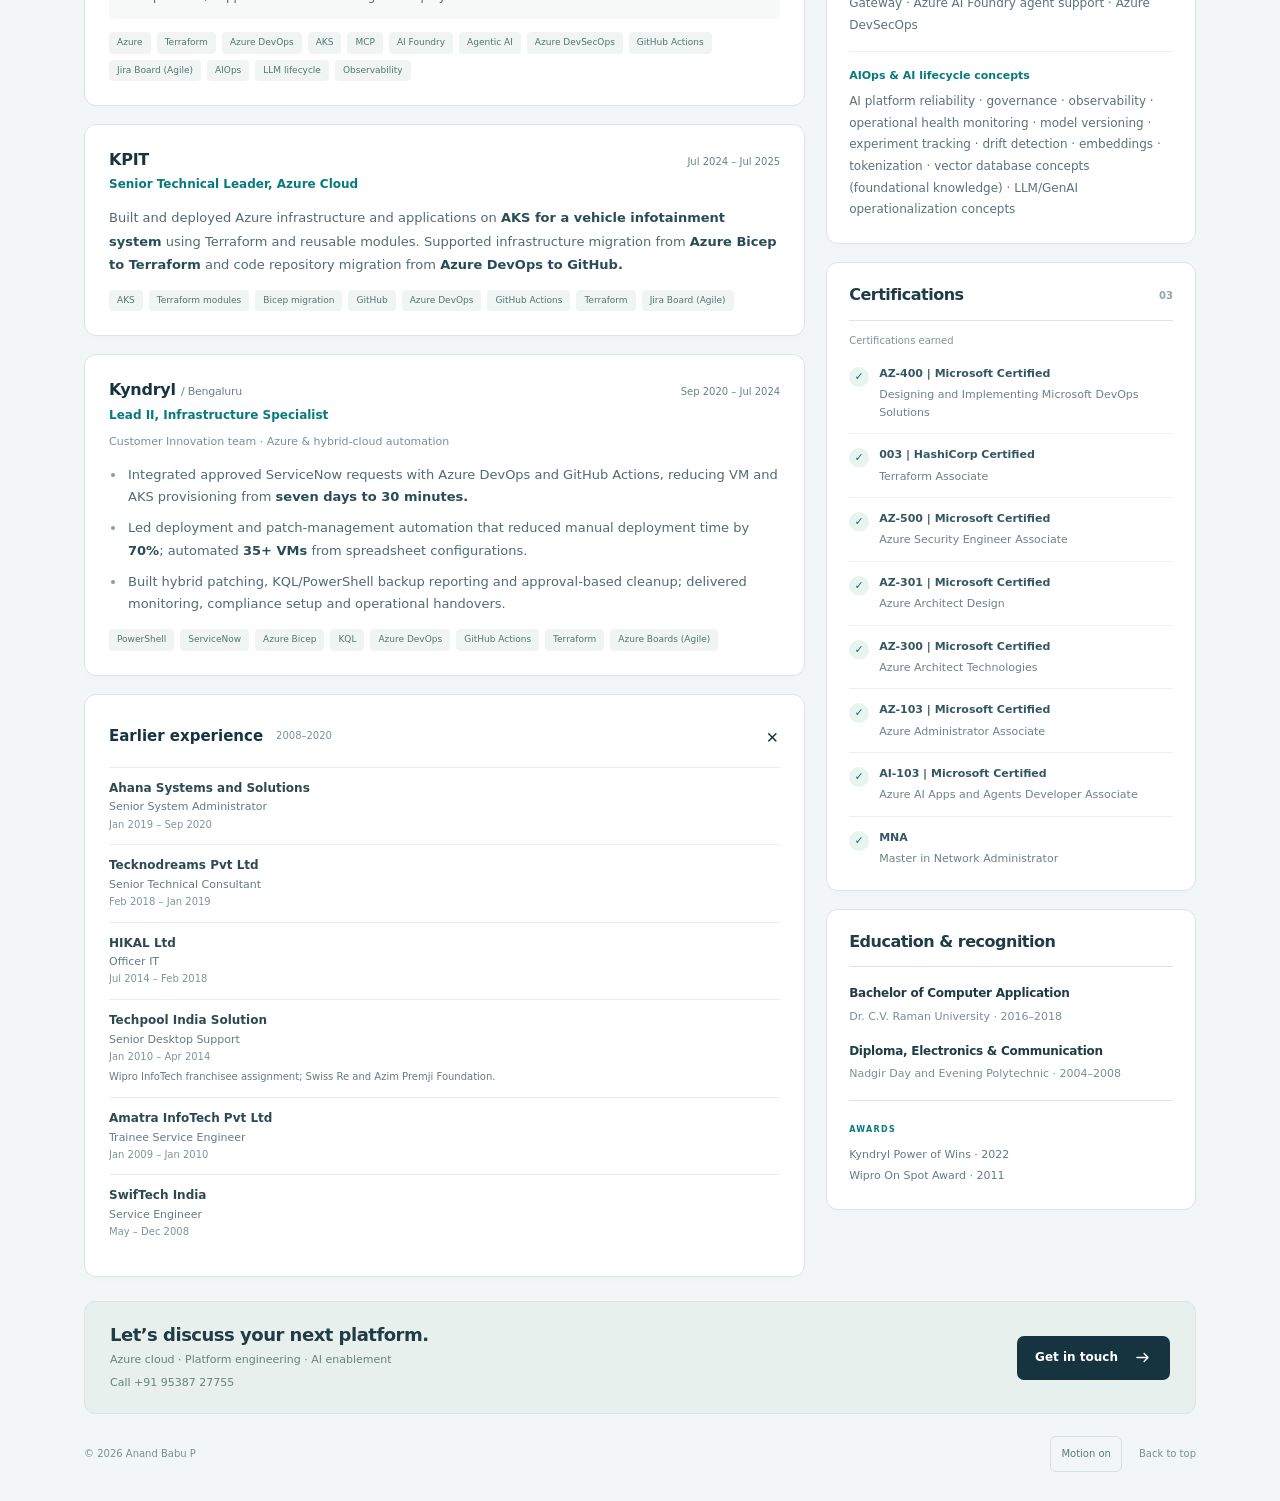
==== commit 7ea762e0: "Add animated core competency scorecard to CV sidebar" ====
--- a/index.html
+++ b/index.html
@@ -7,7 +7,7 @@
 <meta name="theme-color" content="#153440"><link rel="canonical" href="https://anbu143dude.github.io/Portfolio/">
 <meta property="og:title" content="Anand Babu P | Azure Cloud Platform &amp; AI Engineer"><meta property="og:description" content="Azure cloud • Platform engineering • AI-enabled DevOps. Explore my experience and download my résumé."><meta property="og:type" content="profile"><meta property="og:url" content="https://anbu143dude.github.io/Portfolio/"><meta property="og:image" content="https://avatars.githubusercontent.com/u/151912807?v=4">
 
-<link rel="stylesheet" href="style.css?v=16">
+<link rel="stylesheet" href="style.css?v=17">
 <script type="application/ld+json">{"@context":"https://schema.org","@type":"Person","name":"Anand Babu P","jobTitle":"Senior DevOps Engineer","url":"https://anbu143dude.github.io/Portfolio/","image":"https://avatars.githubusercontent.com/u/151912807?v=4","sameAs":["https://github.com/anbu143dude","https://www.linkedin.com/in/anand-babu-p-3157b444"],"knowsAbout":["Microsoft Azure","Terraform","Azure Kubernetes Service","CI/CD","Platform Engineering","DevSecOps","AIOps","Azure AI Foundry","Agentic AI","Model Context Protocol","LLM lifecycle concepts","Observability"],"email":"mailto:anbu143dude@gmail.com"}</script>
 </head>
 <body>
@@ -16,7 +16,7 @@
 <header class="profile-header" id="top">
 <div class="profile-main"><img class="portrait" src="https://avatars.githubusercontent.com/u/151912807?v=4" alt="Anand Babu P" width="96" height="96" fetchpriority="high">
 <div class="identity"><p class="overline">AZURE AIOPS · AGENTIC AI · AZURE CLOUD PLATFORM</p><h1>Anand Babu P</h1><p class="role">Azure Cloud Platform &amp; AI Engineer</p><p class="location">Bengaluru, India</p></div></div>
-<div class="header-actions"><details class="download-menu"><summary class="button primary">Download CV <svg viewBox="0 0 24 24" aria-hidden="true"><path d="M12 3v12m-5-5 5 5 5-5M5 16v5h14v-5"/></svg><span class="download-caret" aria-hidden="true">⌄</span></summary><div class="download-options"><a href="Anand_Babu_P_Azure_AIOps_Senior_Engineer_CV.pdf?v=2" download>Download PDF</a><a href="Anand_Babu_P_Azure_AIOps_Senior_Engineer_CV.docx?v=2" download>Download Word document (.docx)</a></div></details><a class="header-email" href="mailto:anbu143dude@gmail.com">anbu143dude@gmail.com</a><a class="header-email" href="tel:+919538727755" aria-label="Call Anand Babu P at +91 95387 27755">+91 95387 27755</a><div class="header-links"><a href="https://www.linkedin.com/in/anand-babu-p-3157b444">LinkedIn</a><span aria-hidden="true">/</span><a href="https://github.com/anbu143dude">GitHub</a><span aria-hidden="true">/</span><a href="Anand_Babu_P_Azure_AIOps_Senior_Engineer_CV.pdf?v=2">View PDF</a></div></div>
+<div class="header-actions"><details class="download-menu"><summary class="button primary">Download CV <svg viewBox="0 0 24 24" aria-hidden="true"><path d="M12 3v12m-5-5 5 5 5-5M5 16v5h14v-5"/></svg><span class="download-caret" aria-hidden="true">⌄</span></summary><div class="download-options"><a href="Anand_Babu_P_Azure_AIOps_Senior_Engineer_CV.pdf?v=3" download>Download PDF</a><a href="Anand_Babu_P_Azure_AIOps_Senior_Engineer_CV.docx?v=3" download>Download Word document (.docx)</a></div></details><a class="header-email" href="mailto:anbu143dude@gmail.com">anbu143dude@gmail.com</a><a class="header-email" href="tel:+919538727755" aria-label="Call Anand Babu P at +91 95387 27755">+91 95387 27755</a><div class="header-links"><a href="https://www.linkedin.com/in/anand-babu-p-3157b444">LinkedIn</a><span aria-hidden="true">/</span><a href="https://github.com/anbu143dude">GitHub</a><span aria-hidden="true">/</span><a href="Anand_Babu_P_Azure_AIOps_Senior_Engineer_CV.pdf?v=3">View PDF</a></div></div>
 </header>
 <nav class="section-nav" aria-label="Portfolio sections"><span class="nav-indicator" aria-hidden="true"></span><a href="#overview" aria-current="location">Overview</a><a href="#experience">Experience</a><a href="#skills">Skills</a><a href="#credentials">Credentials</a></nav>
 <main id="main">
@@ -79,6 +79,23 @@
 </section>
 </div>
 <aside class="secondary-column" aria-label="Technical skills and qualifications">
+<section class="panel competency-card" id="competencies" aria-labelledby="competencies-title">
+<div class="section-heading"><h2 id="competencies-title">Core competencies</h2><span class="section-index">01</span></div>
+<p class="competency-intro">Technical strengths across cloud, automation and AI-enabled platform engineering.</p>
+<div class="competency-featured" aria-label="Top competency scores">
+<div class="competency-ring" data-score="95" style="--score:0"><div class="ring-inner"><strong class="score-count" data-target="95">0</strong><span>%</span><small>Azure Cloud</small></div></div>
+<div class="competency-ring ring-secondary" data-score="92" style="--score:0"><div class="ring-inner"><strong class="score-count" data-target="92">0</strong><span>%</span><small>Terraform &amp; IaC</small></div></div>
+</div>
+<div class="competency-list" aria-label="Core competency proficiency">
+<div class="competency-item"><div class="competency-label"><span>Azure DevOps &amp; CI/CD</span><strong class="score-count" data-target="95">0%</strong></div><div class="competency-track"><span data-bar="95"></span></div></div>
+<div class="competency-item"><div class="competency-label"><span>AKS &amp; Kubernetes</span><strong class="score-count" data-target="90">0%</strong></div><div class="competency-track"><span data-bar="90"></span></div></div>
+<div class="competency-item"><div class="competency-label"><span>DevSecOps &amp; Security</span><strong class="score-count" data-target="88">0%</strong></div><div class="competency-track"><span data-bar="88"></span></div></div>
+<div class="competency-item"><div class="competency-label"><span>Monitoring &amp; AIOps</span><strong class="score-count" data-target="85">0%</strong></div><div class="competency-track"><span data-bar="85"></span></div></div>
+<div class="competency-item"><div class="competency-label"><span>Azure AI &amp; Agent Integration</span><strong class="score-count" data-target="78">0%</strong></div><div class="competency-track"><span data-bar="78"></span></div></div>
+<div class="competency-item"><div class="competency-label"><span>MCP &amp; AI Integration</span><strong class="score-count" data-target="75">0%</strong></div><div class="competency-track"><span data-bar="75"></span></div></div>
+</div>
+<div class="competency-foot"><span class="competency-pulse" aria-hidden="true"></span> Self-assessed proficiency · Based on hands-on experience</div>
+</section>
 <section id="skills" class="panel skills" aria-labelledby="skills-title"><div class="section-heading"><h2 id="skills-title">Technical skills</h2><span class="section-index">02</span></div>
 <dl class="skills-list">
 <div><dt>Cloud &amp; containers</dt><dd>Azure · AKS · Kubernetes · Container Apps · App Service · Functions · ACR · VMSS · Docker</dd></div>
@@ -104,5 +121,5 @@
 <section class="contact-bar" aria-label="Contact"><div><h2>Let’s discuss your next platform.</h2><p>Azure cloud · Platform engineering · AI enablement</p><p><a href="tel:+919538727755">Call +91 95387 27755</a></p></div><a class="button dark" href="mailto:anbu143dude@gmail.com">Get in touch <svg viewBox="0 0 24 24" aria-hidden="true"><path d="M5 12h14m-5-5 5 5-5 5"/></svg></a></section>
 </main>
 <footer><span>© 2026 Anand Babu P</span><div><button class="motion-toggle" type="button" aria-pressed="false" hidden>Motion on</button><a href="#top">Back to top</a></div></footer>
-</div><script src="script.js?v=11" defer></script>
+</div><script src="script.js?v=12" defer></script>
 </body></html>
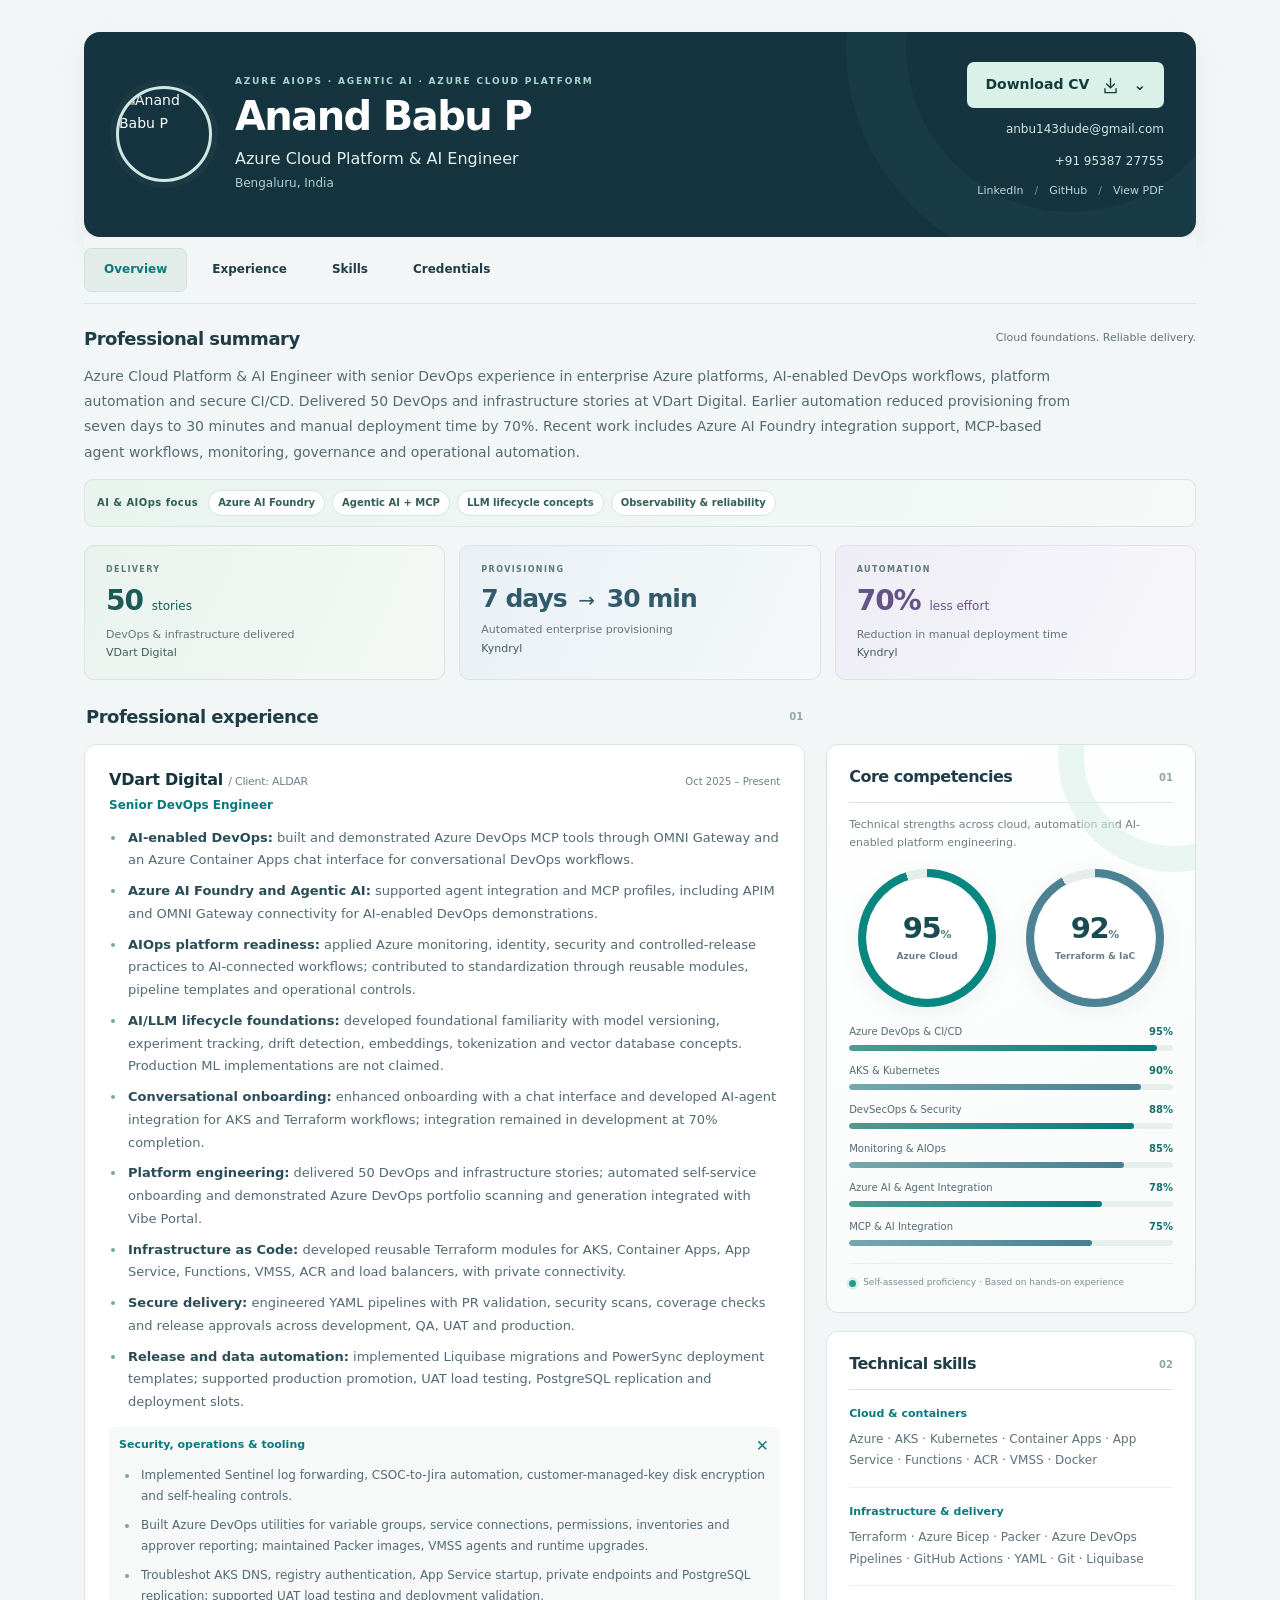
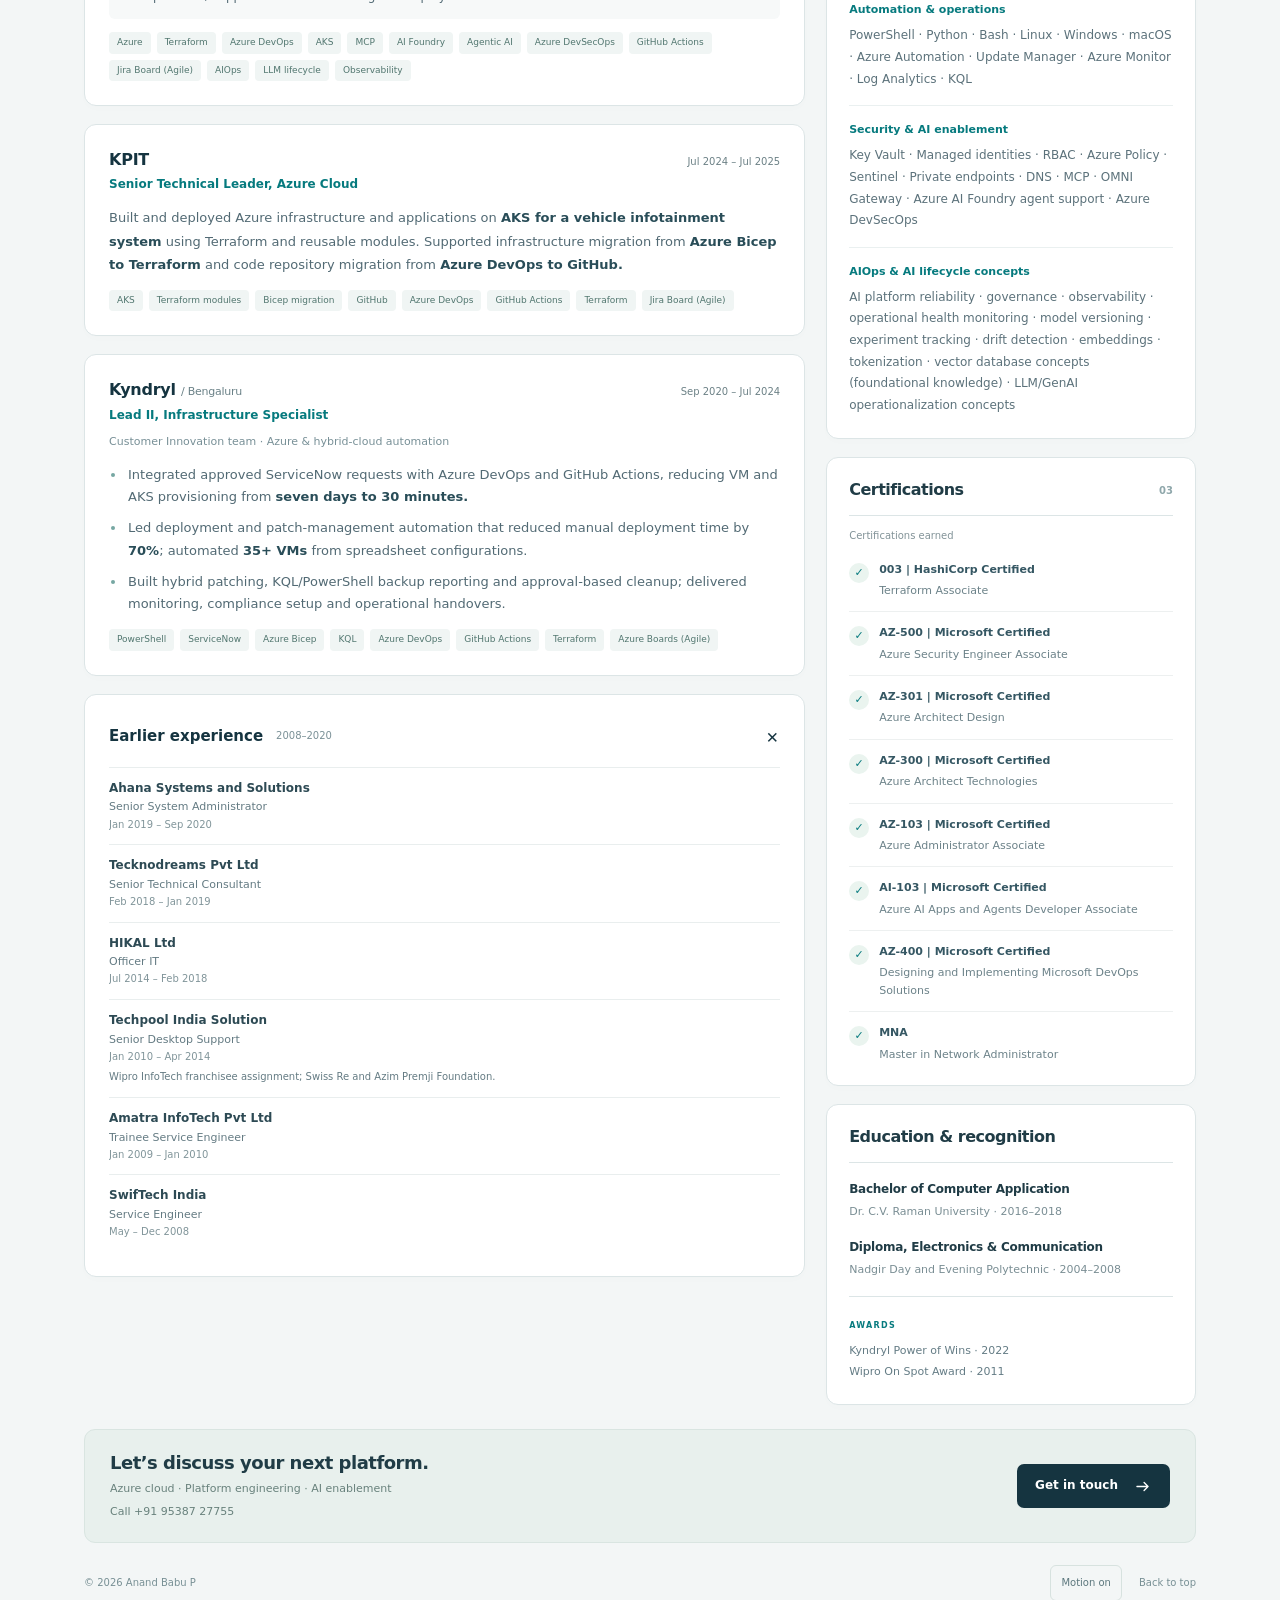
==== commit dc8c68f5: "Prioritize Azure AI certification above DevOps certification" ====
--- a/index.html
+++ b/index.html
@@ -106,13 +106,13 @@
 </dl></section>
 <section id="credentials" class="panel credentials" aria-labelledby="credentials-title"><div class="section-heading"><h2 id="credentials-title">Certifications</h2><span class="section-index">03</span></div><p class="earned-note">Certifications earned</p>
 <ul class="cert-list">
-<li><span class="cert-mark" aria-hidden="true">✓</span><div><strong>AZ-400 | Microsoft Certified</strong><span>Designing and Implementing Microsoft DevOps Solutions</span></div></li>
 <li><span class="cert-mark" aria-hidden="true">✓</span><div><strong>003 | HashiCorp Certified</strong><span>Terraform Associate</span></div></li>
 <li><span class="cert-mark" aria-hidden="true">✓</span><div><strong>AZ-500 | Microsoft Certified</strong><span>Azure Security Engineer Associate</span></div></li>
 <li><span class="cert-mark" aria-hidden="true">✓</span><div><strong>AZ-301 | Microsoft Certified</strong><span>Azure Architect Design</span></div></li>
 <li><span class="cert-mark" aria-hidden="true">✓</span><div><strong>AZ-300 | Microsoft Certified</strong><span>Azure Architect Technologies</span></div></li>
 <li><span class="cert-mark" aria-hidden="true">✓</span><div><strong>AZ-103 | Microsoft Certified</strong><span>Azure Administrator Associate</span></div></li>
 <li><span class="cert-mark" aria-hidden="true">✓</span><div><strong>AI-103 | Microsoft Certified</strong><span>Azure AI Apps and Agents Developer Associate</span></div></li>
+<li><span class="cert-mark" aria-hidden="true">✓</span><div><strong>AZ-400 | Microsoft Certified</strong><span>Designing and Implementing Microsoft DevOps Solutions</span></div></li>
 <li><span class="cert-mark" aria-hidden="true">✓</span><div><strong>MNA</strong><span>Master in Network Administrator</span></div></li>
 </ul></section>
 <section class="panel education" aria-labelledby="education-title"><div class="section-heading"><h2 id="education-title">Education &amp; recognition</h2></div><div class="education-item"><h3>Bachelor of Computer Application</h3><p>Dr. C.V. Raman University · 2016–2018</p></div><div class="education-item"><h3>Diploma, Electronics &amp; Communication</h3><p>Nadgir Day and Evening Polytechnic · 2004–2008</p></div><div class="awards"><span class="label">AWARDS</span><p>Kyndryl Power of Wins · 2022<br>Wipro On Spot Award · 2011</p></div></section>
--- a/style.css
+++ b/style.css
@@ -68,3 +68,30 @@
 .ai-focus .focus-label{font-size:10px;font-weight:800;letter-spacing:.45px;color:#315e59;margin-right:3px}
 .ai-focus span:not(.focus-label){display:inline-flex;align-items:center;padding:4px 9px;border:1px solid #d7e5df;border-radius:999px;background:#fff;color:#315e59;font-size:10px;font-weight:600}
 @media(max-width:620px){.ai-focus{gap:6px;margin:-3px 0 15px;padding:9px}.ai-focus .focus-label{width:100%}}
+
+/* Animated competency scorecard — designed as a CV sidebar, not a standalone dashboard. */
+.competency-card{position:relative;overflow:hidden;background:linear-gradient(155deg,#fff 0%,#f8fbfa 100%);border-color:#d5e4e0}
+.competency-card:before{content:"";position:absolute;width:180px;height:180px;right:-95px;top:-105px;border:26px solid #d9eee7;border-radius:50%;opacity:.55;pointer-events:none}
+.competency-intro{font-size:11px;line-height:1.65;color:#6b8085;margin:13px 0 17px}
+.competency-featured{display:grid;grid-template-columns:1fr 1fr;gap:12px;margin:0 0 18px}
+.competency-ring{--score:0;position:relative;width:100%;max-width:138px;aspect-ratio:1;margin:auto;border-radius:50%;display:grid;place-items:center;background:conic-gradient(#07877f calc(var(--score)*1%),#e5eeeb 0);transition:background 1.25s cubic-bezier(.2,.8,.2,1);filter:drop-shadow(0 5px 10px #15344010)}
+.competency-ring:before{content:"";position:absolute;inset:8px;background:#fff;border:1px solid #e5eeeb;border-radius:50%}
+.competency-ring.ring-secondary{background:conic-gradient(#4d8294 calc(var(--score)*1%),#e5eeeb 0)}
+.ring-inner{position:relative;z-index:1;display:flex;align-items:baseline;justify-content:center;flex-wrap:wrap;max-width:90px;line-height:1}
+.ring-inner strong{font-size:29px;letter-spacing:-1.4px;color:#194c50;font-weight:800;font-variant-numeric:tabular-nums}
+.ring-inner>span{font-size:11px;color:#52777a;font-weight:700}
+.ring-inner small{flex-basis:100%;text-align:center;margin-top:8px;font-size:9px;line-height:1.3;color:#668087;font-weight:700}
+.competency-list{display:grid;gap:13px}
+.competency-label{display:flex;align-items:center;justify-content:space-between;gap:8px;font-size:10px;line-height:1.4;color:#526a72;margin-bottom:6px}
+.competency-label strong{color:#176f6c;font-size:10px;font-variant-numeric:tabular-nums}
+.competency-track{height:6px;border-radius:99px;background:#e7efed;overflow:hidden}
+.competency-track span{display:block;width:0;height:100%;border-radius:inherit;background:linear-gradient(90deg,#4e9b91,#087b7d);transition:width 1.15s cubic-bezier(.2,.8,.2,1)}
+.competency-item:nth-child(2n) .competency-track span{background:linear-gradient(90deg,#75a9ad,#477f91)}
+.competency-foot{display:flex;align-items:center;gap:7px;margin-top:17px;padding-top:12px;border-top:1px solid #e5eeeb;font-size:9px;line-height:1.5;color:#788d91}
+.competency-pulse{width:7px;height:7px;flex:0 0 7px;border-radius:50%;background:#20a18f;box-shadow:0 0 0 3px #20a18f20}
+.competency-card.is-animated .competency-ring{background:conic-gradient(#07877f calc(var(--score)*1%),#e5eeeb 0)}
+.competency-card.is-animated .ring-secondary{background:conic-gradient(#4d8294 calc(var(--score)*1%),#e5eeeb 0)}
+@media(max-width:760px){.competency-featured{max-width:360px;margin-left:auto;margin-right:auto}.competency-ring{max-width:145px}}
+@media(max-width:520px){.competency-featured{max-width:330px;gap:20px}.competency-ring{max-width:132px}.competency-label{font-size:11px}.competency-label strong{font-size:11px}}
+@media(prefers-reduced-motion:reduce){.competency-ring,.competency-track span{transition:none!important}}
+@media print{.competency-card{break-inside:avoid;background:#fff;box-shadow:none}.competency-ring{background:conic-gradient(#07877f calc(var(--score)*1%),#e5eeeb 0)!important}.competency-track span{print-color-adjust:exact}}
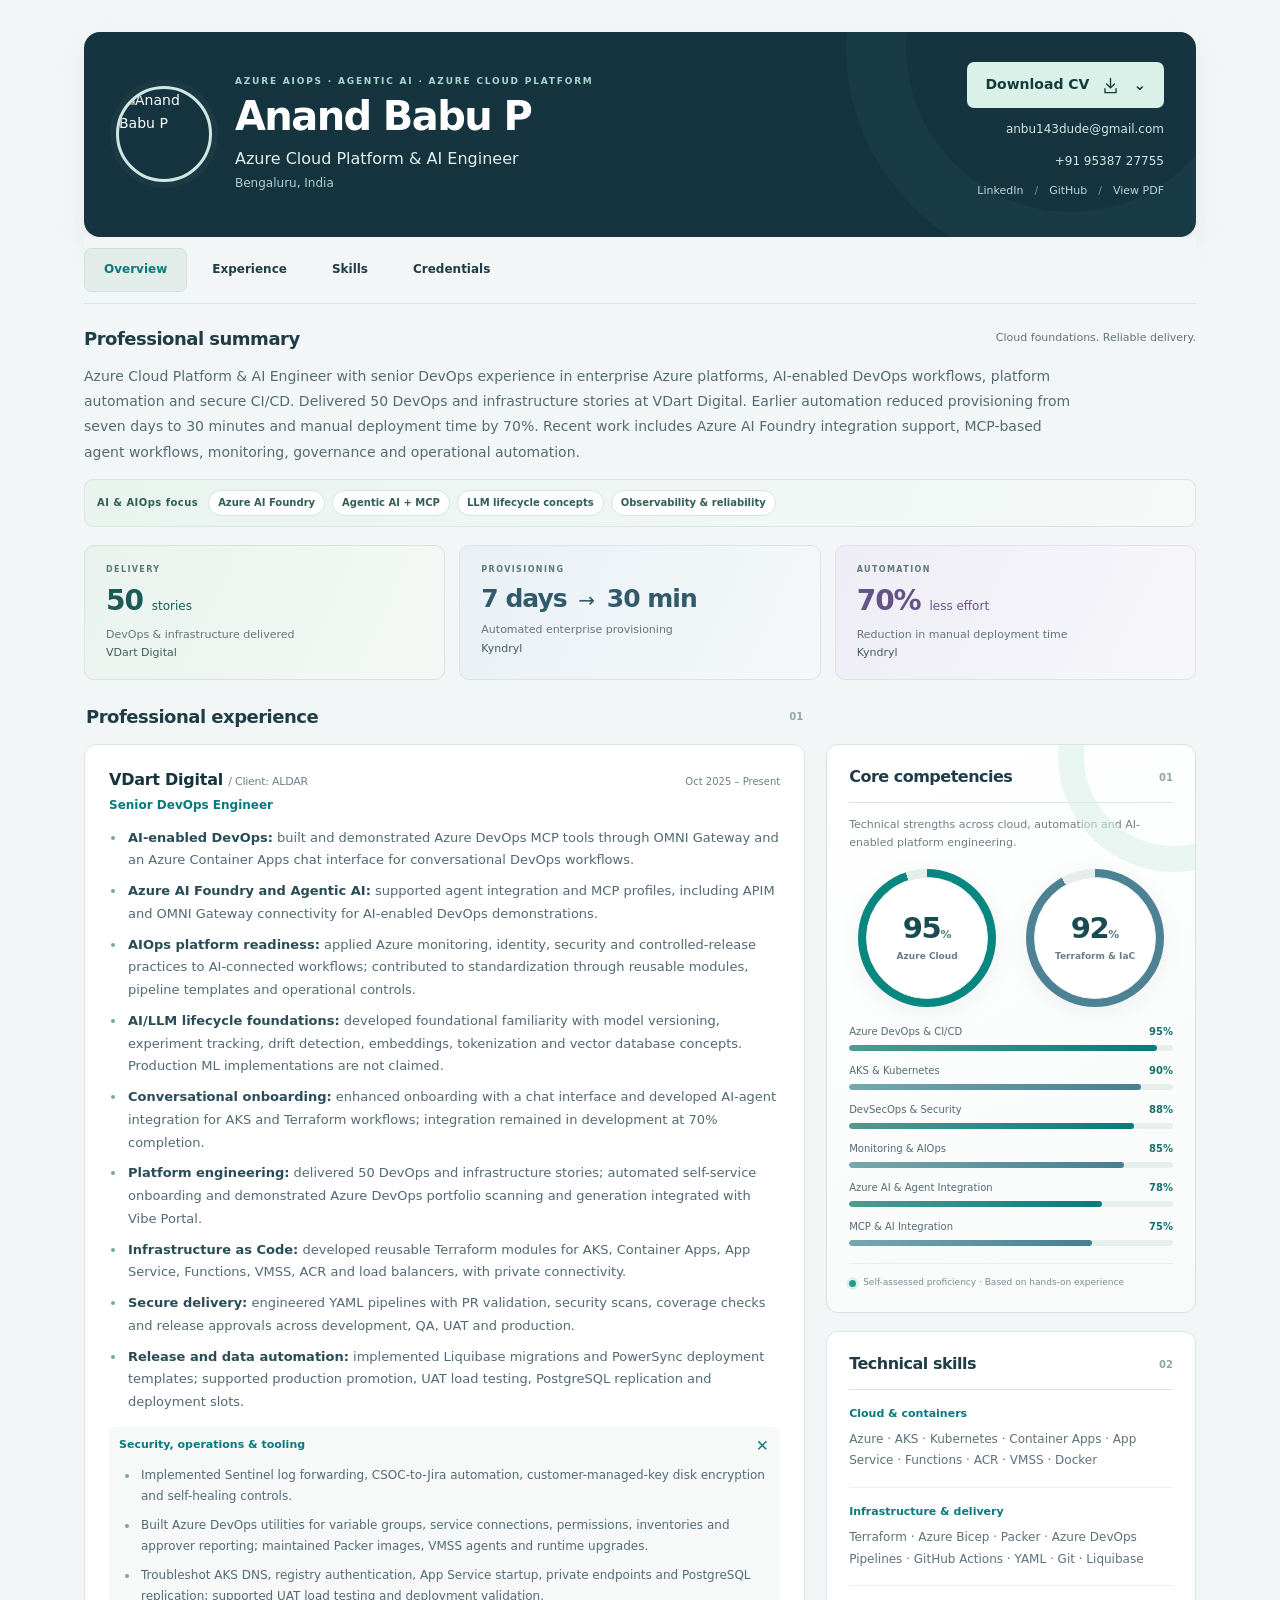
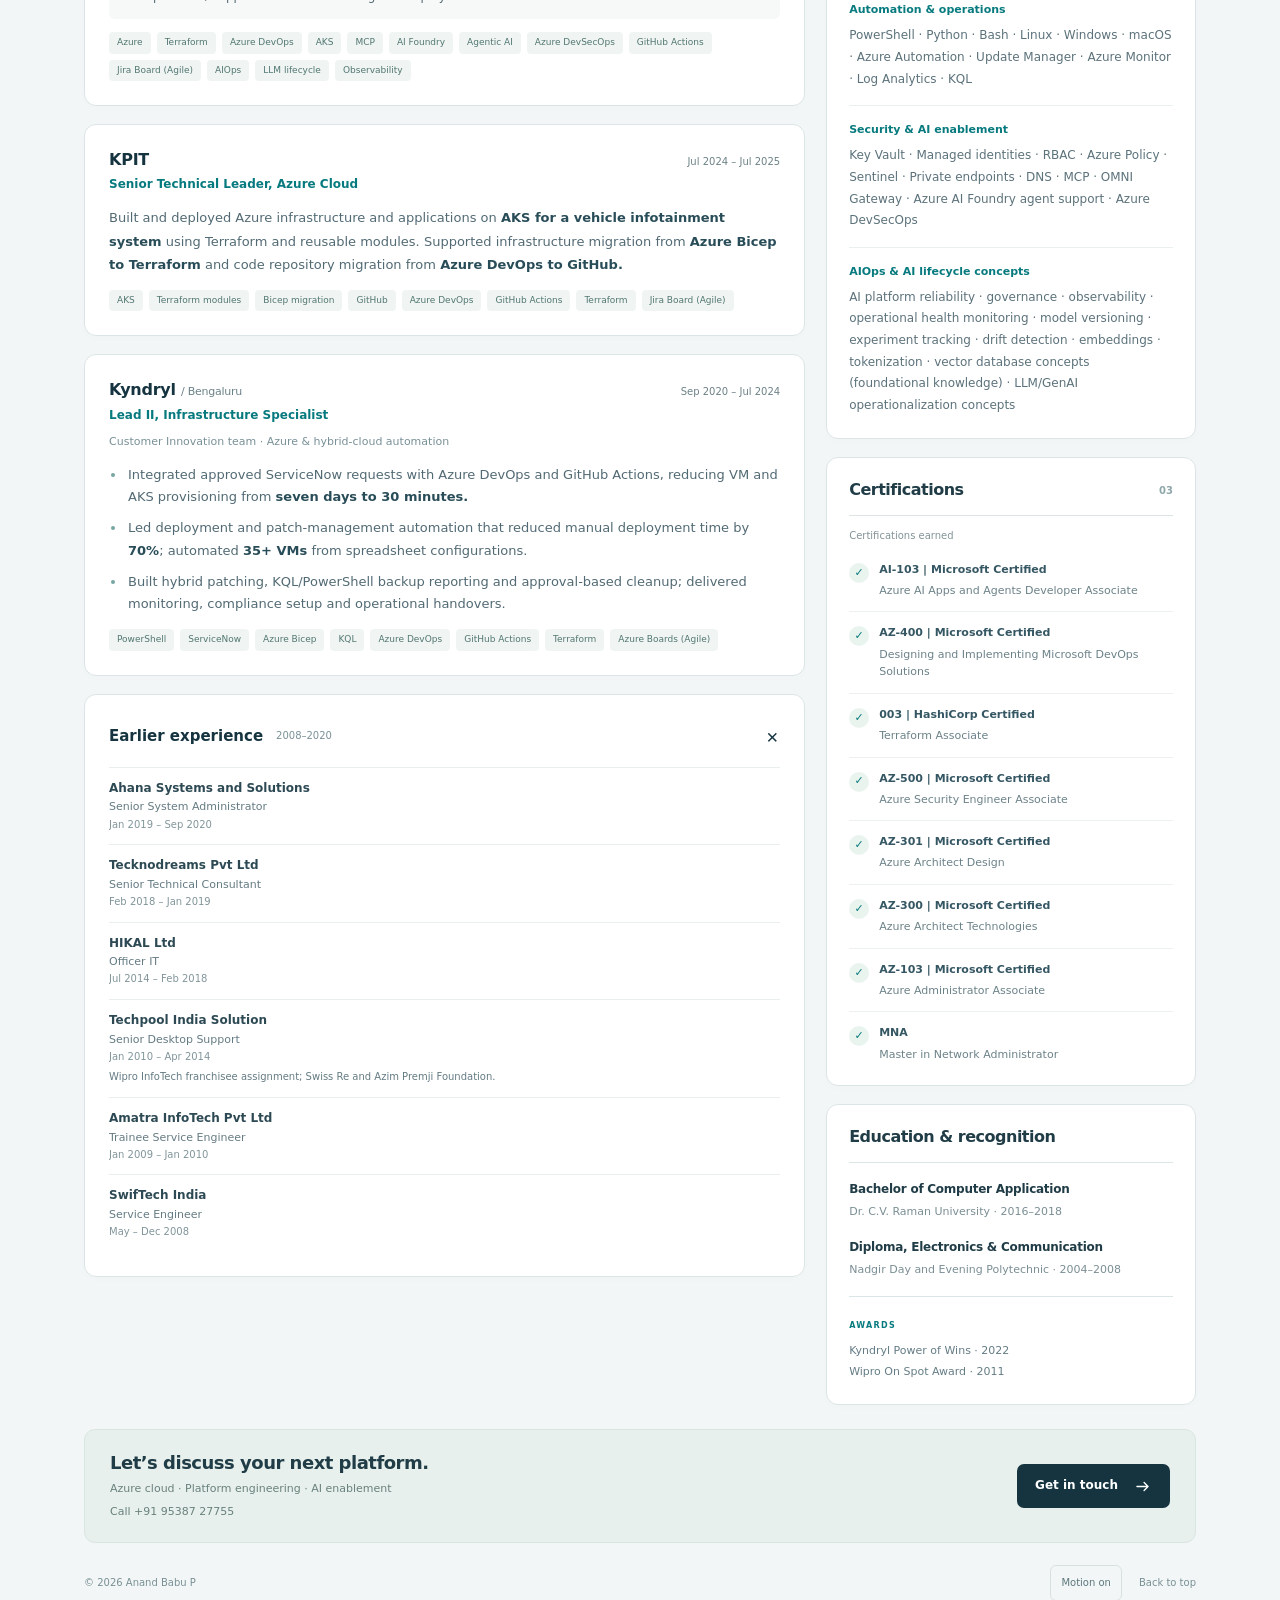
==== commit 28b4351c: "Prioritize AI certification and DevOps certification on portfolio" ====
--- a/index.html
+++ b/index.html
@@ -16,7 +16,7 @@
 <header class="profile-header" id="top">
 <div class="profile-main"><img class="portrait" src="https://avatars.githubusercontent.com/u/151912807?v=4" alt="Anand Babu P" width="96" height="96" fetchpriority="high">
 <div class="identity"><p class="overline">AZURE AIOPS · AGENTIC AI · AZURE CLOUD PLATFORM</p><h1>Anand Babu P</h1><p class="role">Azure Cloud Platform &amp; AI Engineer</p><p class="location">Bengaluru, India</p></div></div>
-<div class="header-actions"><details class="download-menu"><summary class="button primary">Download CV <svg viewBox="0 0 24 24" aria-hidden="true"><path d="M12 3v12m-5-5 5 5 5-5M5 16v5h14v-5"/></svg><span class="download-caret" aria-hidden="true">⌄</span></summary><div class="download-options"><a href="Anand_Babu_P_Azure_AIOps_Senior_Engineer_CV.pdf?v=3" download>Download PDF</a><a href="Anand_Babu_P_Azure_AIOps_Senior_Engineer_CV.docx?v=3" download>Download Word document (.docx)</a></div></details><a class="header-email" href="mailto:anbu143dude@gmail.com">anbu143dude@gmail.com</a><a class="header-email" href="tel:+919538727755" aria-label="Call Anand Babu P at +91 95387 27755">+91 95387 27755</a><div class="header-links"><a href="https://www.linkedin.com/in/anand-babu-p-3157b444">LinkedIn</a><span aria-hidden="true">/</span><a href="https://github.com/anbu143dude">GitHub</a><span aria-hidden="true">/</span><a href="Anand_Babu_P_Azure_AIOps_Senior_Engineer_CV.pdf?v=3">View PDF</a></div></div>
+<div class="header-actions"><details class="download-menu"><summary class="button primary">Download CV <svg viewBox="0 0 24 24" aria-hidden="true"><path d="M12 3v12m-5-5 5 5 5-5M5 16v5h14v-5"/></svg><span class="download-caret" aria-hidden="true">⌄</span></summary><div class="download-options"><a href="Anand_Babu_P_Azure_AIOps_Senior_Engineer_CV.pdf?v=4" download>Download PDF</a><a href="Anand_Babu_P_Azure_AIOps_Senior_Engineer_CV.docx?v=4" download>Download Word document (.docx)</a></div></details><a class="header-email" href="mailto:anbu143dude@gmail.com">anbu143dude@gmail.com</a><a class="header-email" href="tel:+919538727755" aria-label="Call Anand Babu P at +91 95387 27755">+91 95387 27755</a><div class="header-links"><a href="https://www.linkedin.com/in/anand-babu-p-3157b444">LinkedIn</a><span aria-hidden="true">/</span><a href="https://github.com/anbu143dude">GitHub</a><span aria-hidden="true">/</span><a href="Anand_Babu_P_Azure_AIOps_Senior_Engineer_CV.pdf?v=4">View PDF</a></div></div>
 </header>
 <nav class="section-nav" aria-label="Portfolio sections"><span class="nav-indicator" aria-hidden="true"></span><a href="#overview" aria-current="location">Overview</a><a href="#experience">Experience</a><a href="#skills">Skills</a><a href="#credentials">Credentials</a></nav>
 <main id="main">
@@ -106,13 +106,13 @@
 </dl></section>
 <section id="credentials" class="panel credentials" aria-labelledby="credentials-title"><div class="section-heading"><h2 id="credentials-title">Certifications</h2><span class="section-index">03</span></div><p class="earned-note">Certifications earned</p>
 <ul class="cert-list">
+<li><span class="cert-mark" aria-hidden="true">✓</span><div><strong>AI-103 | Microsoft Certified</strong><span>Azure AI Apps and Agents Developer Associate</span></div></li>
+<li><span class="cert-mark" aria-hidden="true">✓</span><div><strong>AZ-400 | Microsoft Certified</strong><span>Designing and Implementing Microsoft DevOps Solutions</span></div></li>
 <li><span class="cert-mark" aria-hidden="true">✓</span><div><strong>003 | HashiCorp Certified</strong><span>Terraform Associate</span></div></li>
 <li><span class="cert-mark" aria-hidden="true">✓</span><div><strong>AZ-500 | Microsoft Certified</strong><span>Azure Security Engineer Associate</span></div></li>
 <li><span class="cert-mark" aria-hidden="true">✓</span><div><strong>AZ-301 | Microsoft Certified</strong><span>Azure Architect Design</span></div></li>
 <li><span class="cert-mark" aria-hidden="true">✓</span><div><strong>AZ-300 | Microsoft Certified</strong><span>Azure Architect Technologies</span></div></li>
 <li><span class="cert-mark" aria-hidden="true">✓</span><div><strong>AZ-103 | Microsoft Certified</strong><span>Azure Administrator Associate</span></div></li>
-<li><span class="cert-mark" aria-hidden="true">✓</span><div><strong>AI-103 | Microsoft Certified</strong><span>Azure AI Apps and Agents Developer Associate</span></div></li>
-<li><span class="cert-mark" aria-hidden="true">✓</span><div><strong>AZ-400 | Microsoft Certified</strong><span>Designing and Implementing Microsoft DevOps Solutions</span></div></li>
 <li><span class="cert-mark" aria-hidden="true">✓</span><div><strong>MNA</strong><span>Master in Network Administrator</span></div></li>
 </ul></section>
 <section class="panel education" aria-labelledby="education-title"><div class="section-heading"><h2 id="education-title">Education &amp; recognition</h2></div><div class="education-item"><h3>Bachelor of Computer Application</h3><p>Dr. C.V. Raman University · 2016–2018</p></div><div class="education-item"><h3>Diploma, Electronics &amp; Communication</h3><p>Nadgir Day and Evening Polytechnic · 2004–2008</p></div><div class="awards"><span class="label">AWARDS</span><p>Kyndryl Power of Wins · 2022<br>Wipro On Spot Award · 2011</p></div></section>
